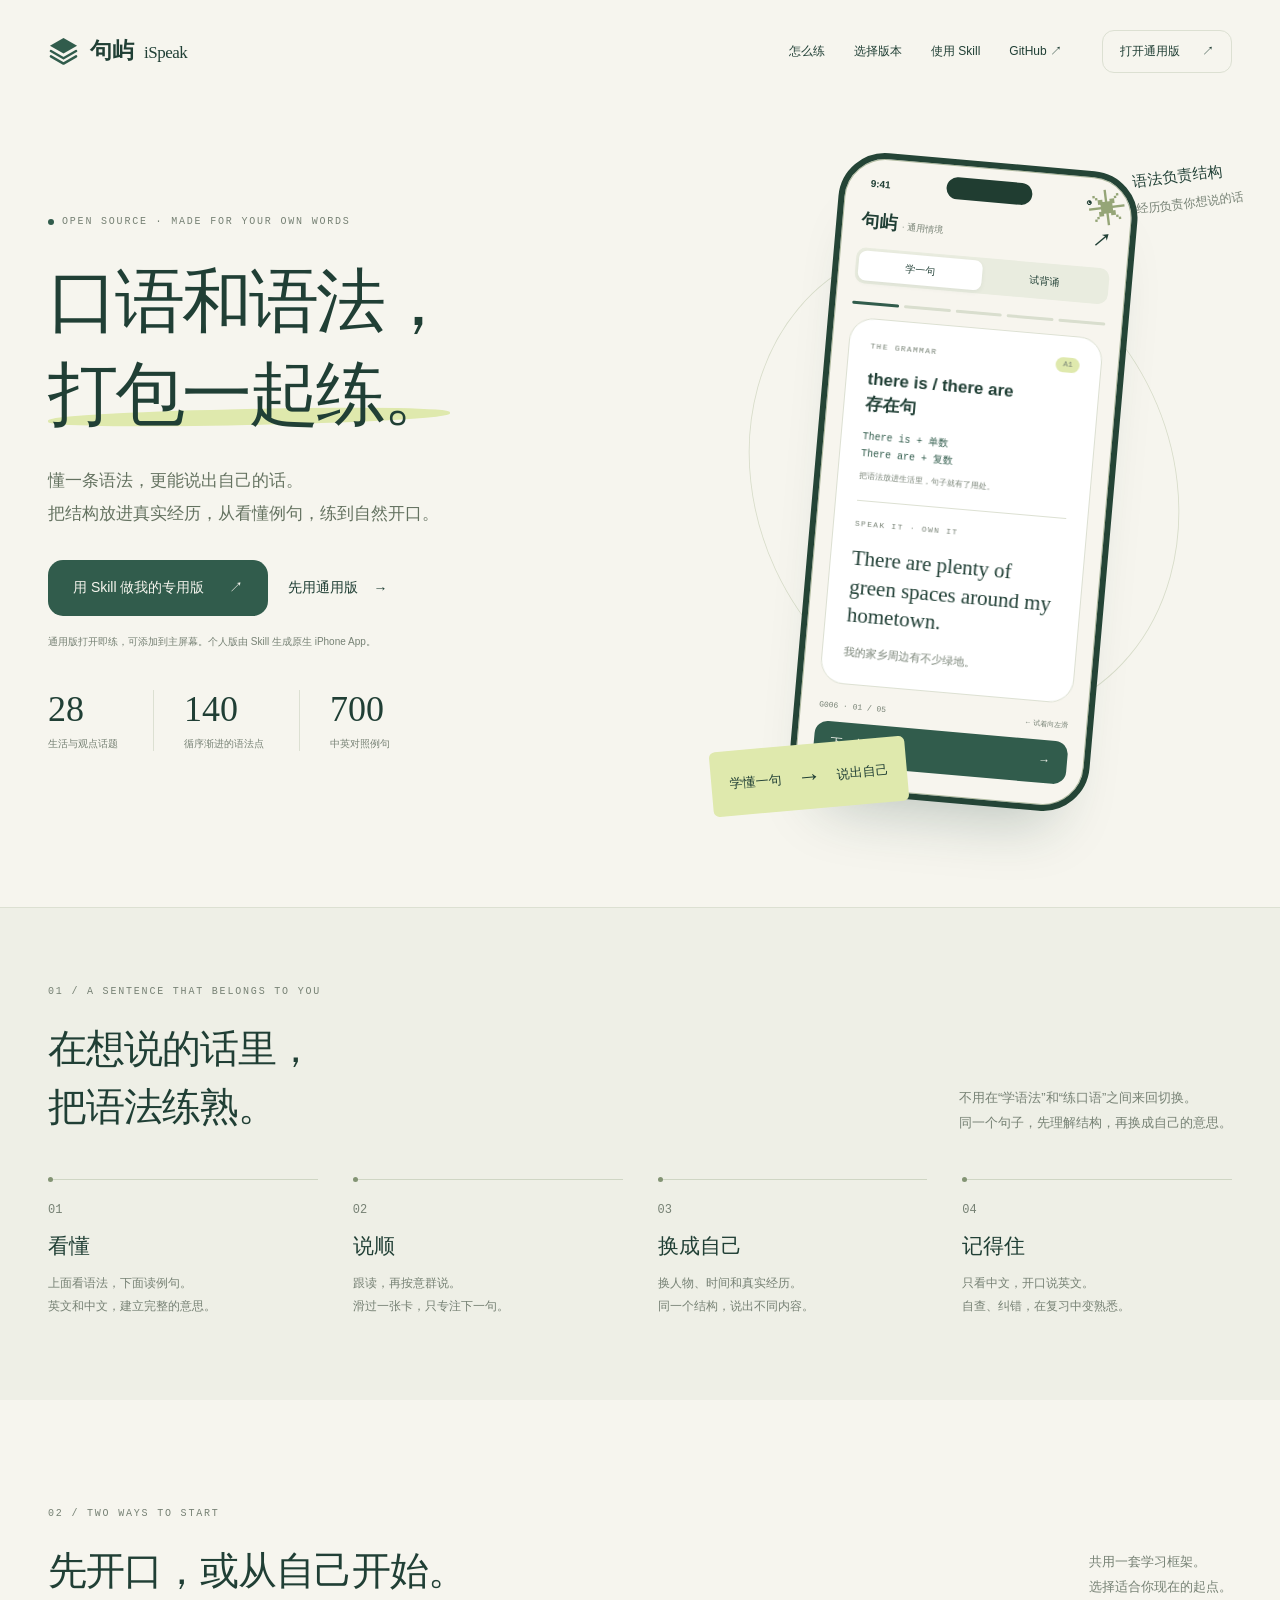
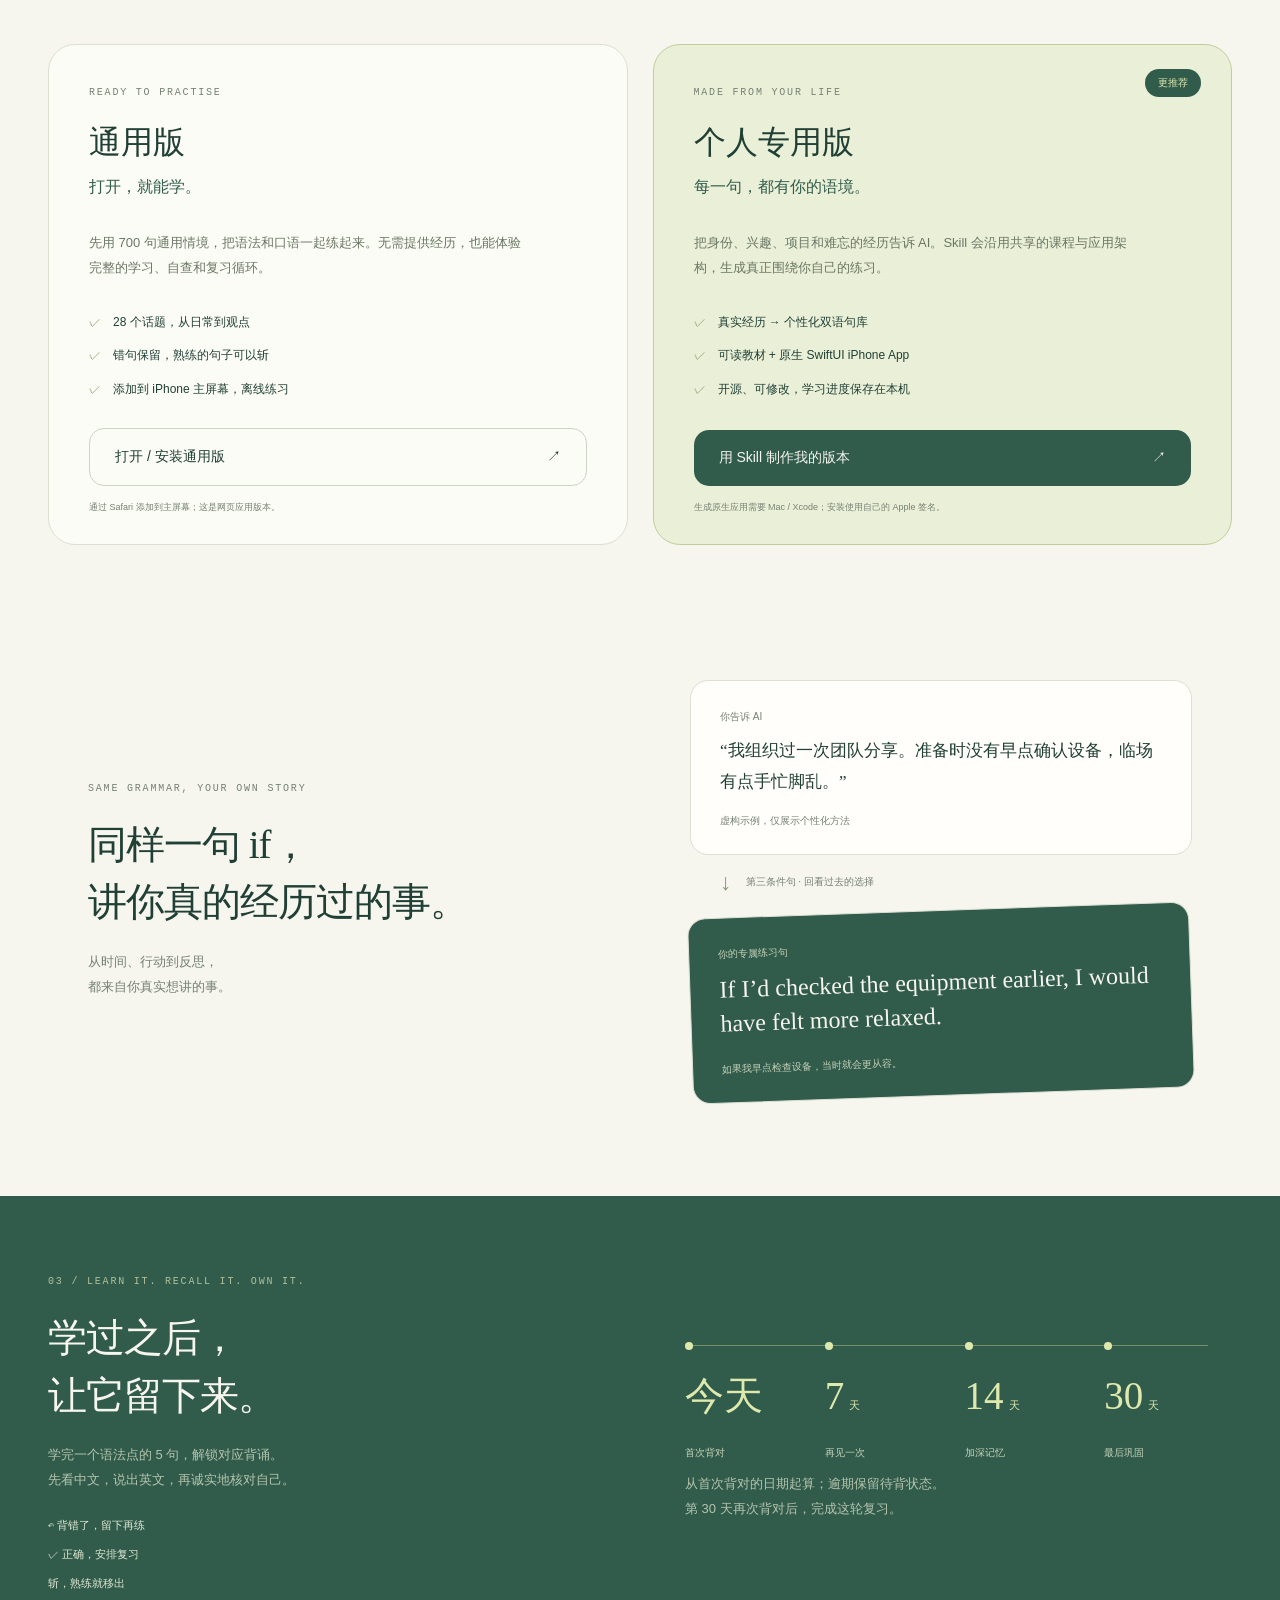
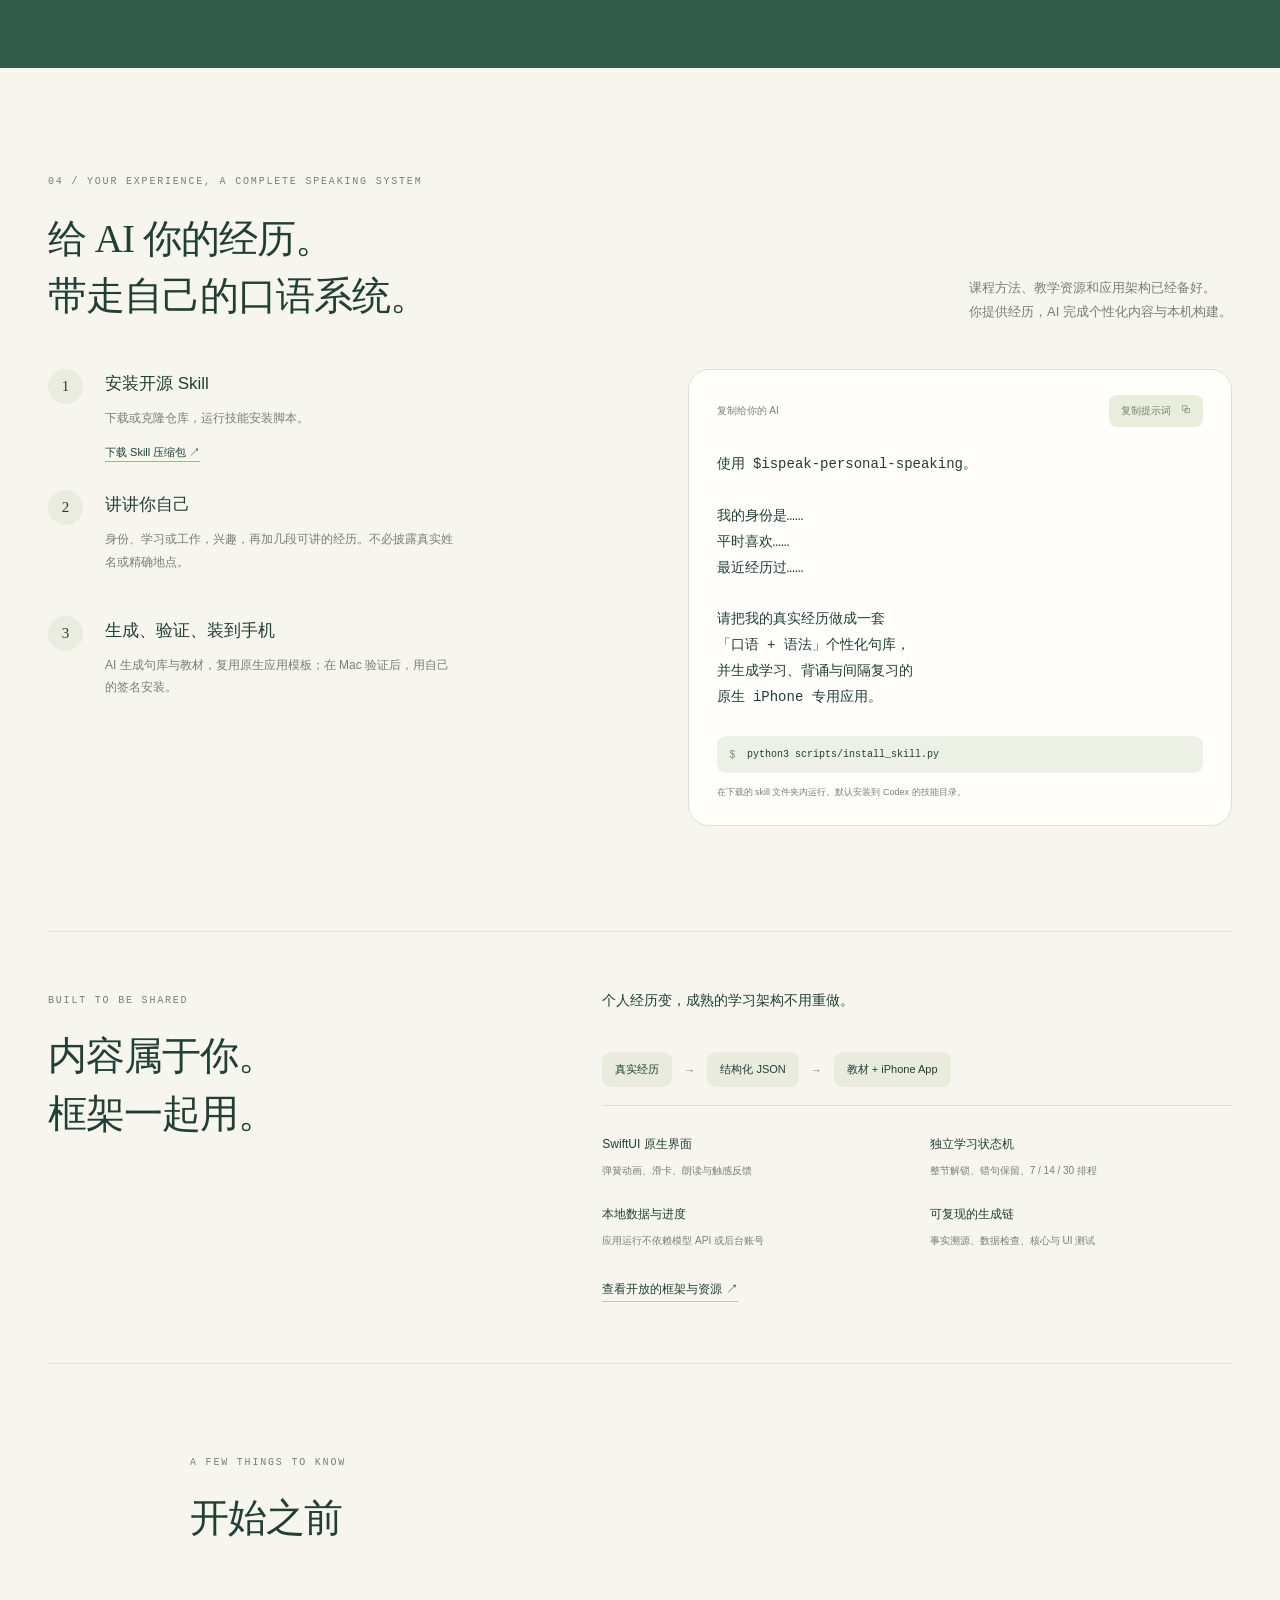
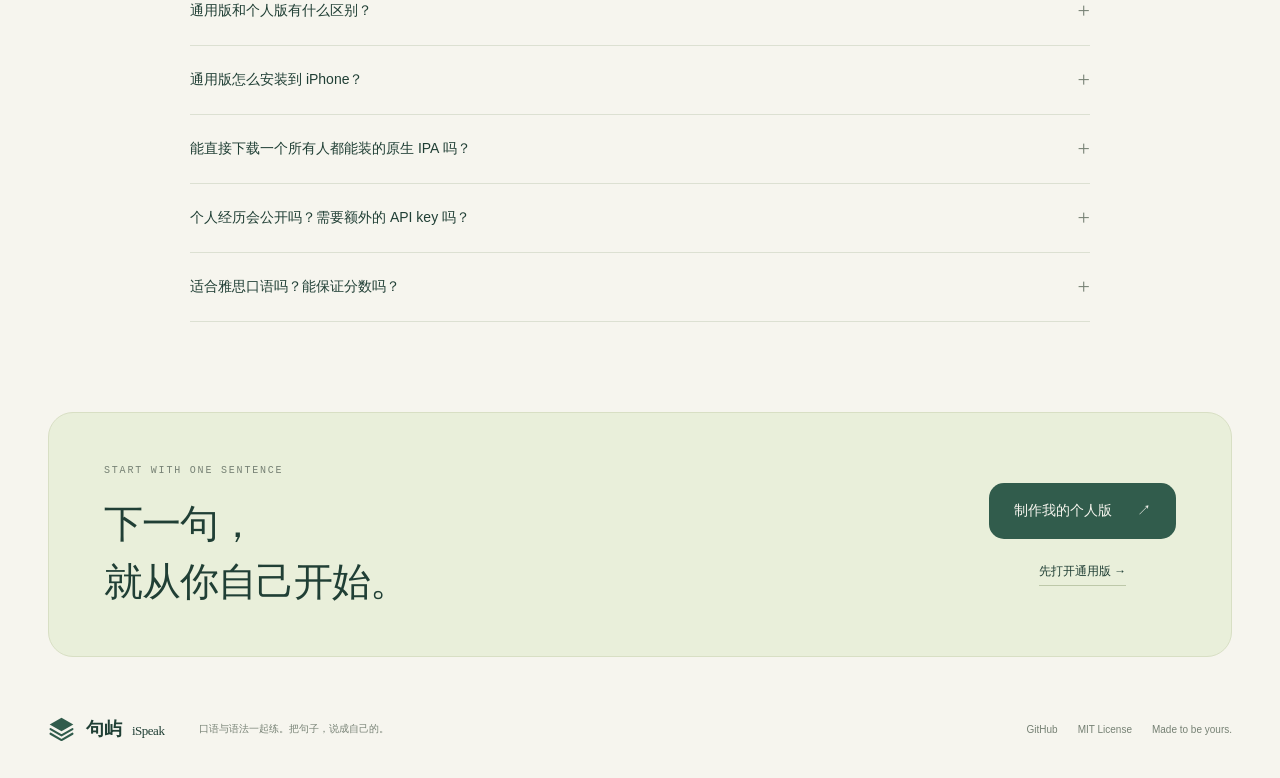
==== docs/index.html @ 6b8afc40 "Launch iSpeak: grammar and speaking together, personal skill and offline general edition" ====
<!doctype html>
<html lang="zh-CN">
<head>
<meta charset="utf-8"><meta name="viewport" content="width=device-width,initial-scale=1"><meta name="theme-color" content="#f6f5ee">
<title>句屿 iSpeak — 口语和语法，打包一起练</title>
<meta name="description" content="把自己的经历，练成自己的英语。28个话题、140个语法点、700句中英练习。直接用通用版，或用开源Skill生成个人句库与原生iPhone App。">
<meta property="og:title" content="句屿 iSpeak · 口语和语法，打包一起练"><meta property="og:description" content="通用版打开即练。更推荐用 Skill，把真实经历做成个人口语与语法专用版。"><meta property="og:type" content="website"><meta property="og:image" content="https://choneychen.github.io/ispeak/assets/social.png">
<link rel="icon" href="./assets/favicon.svg" type="image/svg+xml"><link rel="stylesheet" href="./site.css"><script src="./site.js" defer></script>
</head>
<body>
<a class="skip" href="#main">跳到正文</a>
<header class="nav shell"><a class="brand" href="./" aria-label="句屿 iSpeak 首页"><img src="./assets/favicon.svg" alt="" width="31" height="31"><b>句屿<span>iSpeak</span></b></a><nav aria-label="主导航"><a href="#method">怎么练</a><a href="#versions">选择版本</a><a href="#skill">使用 Skill</a><a class="github" href="https://github.com/ChoneyChen/ispeak" target="_blank" rel="noopener">GitHub ↗</a></nav><a class="nav-cta" href="./app/">打开通用版 <span>↗</span></a></header>
<main id="main">
<section class="hero shell">
<div class="hero-copy"><div class="eyebrow"><span class="live-dot"></span> OPEN SOURCE · MADE FOR YOUR OWN WORDS</div><h1>口语和语法，<br><span class="underlined">打包一起练。</span></h1><p class="hero-intro">懂一条语法，更能说出自己的话。<br>把结构放进真实经历，从看懂例句，练到自然开口。</p><div class="hero-actions"><a class="button primary" href="#skill">用 Skill 做我的专用版 <span>↗</span></a><a class="button quiet" href="./app/">先用通用版 <span>→</span></a></div><p class="micro">通用版打开即练，可添加到主屏幕。<br class="mobile-only">个人版由 Skill 生成原生 iPhone App。</p><div class="hero-stats"><div><strong>28</strong><span>生活与观点话题</span></div><div><strong>140</strong><span>循序渐进的语法点</span></div><div><strong>700</strong><span>中英对照例句</span></div></div></div>
<div class="hero-visual" aria-label="句卡交互演示"><div class="orbit-note note-top"><span class="small-star">✳</span> 语法负责结构<br><em>经历负责你想说的话</em></div><div class="phone"><div class="phone-island"></div><div class="phone-status">9:41 <span>◔ ▰</span></div><div class="phone-top"><span>句屿 <small>· 通用情境</small></span><span>↗</span></div><div class="demo-tabs" role="group" aria-label="演示模式"><button type="button" class="selected" data-mode="learn">学一句</button><button type="button" data-mode="recall">试背诵</button></div><div class="mini-progress"><i></i><i></i><i></i><i></i><i></i></div><div class="demo-card" id="demo-card" tabindex="0" aria-label="例句卡片，按左方向键或点下一句"><div id="demo-grammar"><div class="card-eyebrow">THE GRAMMAR <span>A1</span></div><h3>there is / there are<br>存在句</h3><p class="pattern">There is + 单数<br>There are + 复数</p><p class="card-note">把语法放进生活里，句子就有了用处。</p><hr></div><div class="card-eyebrow" id="demo-cue">SPEAK IT · OWN IT</div><p class="demo-en" id="demo-en">There are plenty of green spaces around my hometown.</p><p class="demo-zh" id="demo-zh">我的家乡周边有不少绿地。</p></div><div class="phone-bottom"><small id="demo-index">G006 · 01 / 05</small><span>← 试着向左滑</span></div><button class="demo-next" id="demo-next" type="button">下一句 <span>→</span></button></div><div class="orbit-note note-bottom"><span>学懂一句</span><b>→</b><span>说出自己</span></div><div class="visual-ring" aria-hidden="true"></div></div>
</section>
<section class="method-section" id="method"><div class="shell"><div class="section-kicker">01 / A SENTENCE THAT BELONGS TO YOU</div><div class="section-heading"><h2>在想说的话里，<br>把语法练熟。</h2><p>不用在“学语法”和“练口语”之间来回切换。<br>同一个句子，先理解结构，再换成自己的意思。</p></div><div class="learning-line"><article><span class="step">01</span><h3>看懂</h3><p>上面看语法，下面读例句。<br>英文和中文，建立完整的意思。</p></article><article><span class="step">02</span><h3>说顺</h3><p>跟读，再按意群说。<br>滑过一张卡，只专注下一句。</p></article><article><span class="step">03</span><h3>换成自己</h3><p>换人物、时间和真实经历。<br>同一个结构，说出不同内容。</p></article><article><span class="step">04</span><h3>记得住</h3><p>只看中文，开口说英文。<br>自查、纠错，在复习中变熟悉。</p></article></div></div></section>
<section class="versions shell" id="versions"><div class="section-kicker">02 / TWO WAYS TO START</div><div class="section-heading"><h2>先开口，或从自己开始。</h2><p>共用一套学习框架。<br>选择适合你现在的起点。</p></div><div class="version-grid"><article class="version-card general"><div class="version-label">READY TO PRACTISE</div><h3>通用版</h3><p class="version-sub">打开，就能学。</p><p>先用 700 句通用情境，把语法和口语一起练起来。无需提供经历，也能体验完整的学习、自查和复习循环。</p><ul><li>28 个话题，从日常到观点</li><li>错句保留，熟练的句子可以斩</li><li>添加到 iPhone 主屏幕，离线练习</li></ul><a class="button outline" href="./app/">打开 / 安装通用版 <span>↗</span></a><small>通过 Safari 添加到主屏幕；这是网页应用版本。</small></article><article class="version-card personal"><div class="recommended">更推荐</div><div class="version-label">MADE FROM YOUR LIFE</div><h3>个人专用版</h3><p class="version-sub">每一句，都有你的语境。</p><p>把身份、兴趣、项目和难忘的经历告诉 AI。Skill 会沿用共享的课程与应用架构，生成真正围绕你自己的练习。</p><ul><li>真实经历 → 个性化双语句库</li><li>可读教材 + 原生 SwiftUI iPhone App</li><li>开源、可修改，学习进度保存在本机</li></ul><a class="button primary" href="#skill">用 Skill 制作我的版本 <span>↗</span></a><small>生成原生应用需要 Mac / Xcode；安装使用自己的 Apple 签名。</small></article></div></section>
<section class="personal-story shell"><div class="example-caption"><span class="section-kicker">SAME GRAMMAR, YOUR OWN STORY</span><h2>同样一句 if，<br>讲你真的经历过的事。</h2><p>从时间、行动到反思，<br>都来自你真实想讲的事。</p></div><div class="transformation"><div class="raw-note"><span>你告诉 AI</span><p>“我组织过一次团队分享。准备时没有早点确认设备，临场有点手忙脚乱。”</p><small>虚构示例，仅展示个性化方法</small></div><div class="transform-arrow">↓ <span>第三条件句 · 回看过去的选择</span></div><div class="sentence-note"><span>你的专属练习句</span><p>If I’d checked the equipment earlier, I would have felt more relaxed.</p><small>如果我早点检查设备，当时就会更从容。</small></div></div></section>
<section class="recall-section"><div class="shell recall-layout"><div><div class="section-kicker">03 / LEARN IT. RECALL IT. OWN IT.</div><h2>学过之后，<br>让它留下来。</h2><p>学完一个语法点的 5 句，解锁对应背诵。<br>先看中文，说出英文，再诚实地核对自己。</p><div class="recall-actions"><span>↶ 背错了，留下再练</span><span>✓ 正确，安排复习</span><span>斩，熟练就移出</span></div></div><div class="memory-line"><div><b>今天</b><span>首次背对</span></div><div><b>7<span>天</span></b><span>再见一次</span></div><div><b>14<span>天</span></b><span>加深记忆</span></div><div><b>30<span>天</span></b><span>最后巩固</span></div><p>从首次背对的日期起算；逾期保留待背状态。<br>第 30 天再次背对后，完成这轮复习。</p></div></div></section>
<section class="skill-section shell" id="skill"><div class="section-kicker">04 / YOUR EXPERIENCE, A COMPLETE SPEAKING SYSTEM</div><div class="section-heading"><h2>给 AI 你的经历。<br>带走自己的口语系统。</h2><p>课程方法、教学资源和应用架构已经备好。<br>你提供经历，AI 完成个性化内容与本机构建。</p></div><div class="skill-layout"><ol class="skill-steps"><li><span>1</span><div><h3>安装开源 Skill</h3><p>下载或克隆仓库，运行技能安装脚本。</p><a href="https://github.com/ChoneyChen/ispeak/releases/latest/download/ispeak-personal-speaking.zip">下载 Skill 压缩包 ↗</a></div></li><li><span>2</span><div><h3>讲讲你自己</h3><p>身份、学习或工作，兴趣，再加几段可讲的经历。不必披露真实姓名或精确地点。</p></div></li><li><span>3</span><div><h3>生成、验证、装到手机</h3><p>AI 生成句库与教材，复用原生应用模板；在 Mac 验证后，用自己的签名安装。</p></div></li></ol><div class="prompt-panel"><div><span>复制给你的 AI</span><button type="button" id="copy-prompt">复制提示词 <span>⧉</span></button></div><pre id="skill-prompt">使用 $ispeak-personal-speaking。

我的身份是……
平时喜欢……
最近经历过……

请把我的真实经历做成一套
「口语 + 语法」个性化句库，
并生成学习、背诵与间隔复习的
原生 iPhone 专用应用。</pre><div class="terminal"><span>$</span><code>python3 scripts/install_skill.py</code></div><small>在下载的 skill 文件夹内运行。默认安装到 Codex 的技能目录。</small></div></div></section>
<section class="architecture shell" id="architecture"><div class="architecture-head"><div class="section-kicker">BUILT TO BE SHARED</div><h2>内容属于你。<br>框架一起用。</h2></div><div class="architecture-body"><p>个人经历变，成熟的学习架构不用重做。</p><div class="architecture-flow"><span>真实经历</span><i>→</i><span>结构化 JSON</span><i>→</i><span>教材 + iPhone App</span></div><div class="architecture-details"><div><b>SwiftUI 原生界面</b><small>弹簧动画、滑卡、朗读与触感反馈</small></div><div><b>独立学习状态机</b><small>整节解锁、错句保留、7 / 14 / 30 排程</small></div><div><b>本地数据与进度</b><small>应用运行不依赖模型 API 或后台账号</small></div><div><b>可复现的生成链</b><small>事实溯源、数据检查、核心与 UI 测试</small></div></div><a href="https://github.com/ChoneyChen/ispeak/tree/main/skills/ispeak-personal-speaking" class="text-link">查看开放的框架与资源 ↗</a></div></section>
<section class="faq shell"><div class="section-kicker">A FEW THINGS TO KNOW</div><h2>开始之前</h2><details><summary>通用版和个人版有什么区别？</summary><p>通用版是现成的 700 句情境练习，直接打开即可使用，也可添加到主屏幕。个人版用同一套语法话题骨架和学习框架，把例句改成你的真实经历，并生成原生 iPhone 应用与教材。更推荐个人版，因为你练的正是自己想说的话。</p></details><details><summary>通用版怎么安装到 iPhone？</summary><p>用 Safari 打开通用版，点击分享，选择“添加到主屏幕”；如有“作为网页 App 打开”选项，保持开启。先在线打开一次以缓存内容，之后可离线练习。<a href="https://support.apple.com/guide/iphone/iphea86e5236/ios" target="_blank" rel="noopener">Apple 操作说明 ↗</a></p></details><details><summary>能直接下载一个所有人都能装的原生 IPA 吗？</summary><p>目前公开入口提供主屏幕网页应用；原生版本提供开源工程，由自己的 Mac / Xcode 与 Apple 签名安装。当前未开放 App Store / TestFlight 分发，也不提供共享开发者证书。<a href="https://github.com/ChoneyChen/ispeak/releases/latest/download/ispeak-general-ios-source.zip">下载原生通用版工程 ↗</a>。<a href="https://developer.apple.com/documentation/xcode/distributing-your-app-for-beta-testing-and-releases" target="_blank" rel="noopener">Apple 原生应用分发说明 ↗</a></p></details><details><summary>个人经历会公开吗？需要额外的 API key 吗？</summary><p>开源包只有通用资源与虚构示例。个人内容由你使用的 AI 在自己的项目中生成，是否上传给模型取决于你选择的 AI 环境。生成后的学习应用在本机保存进度，运行时不调用模型 API，也不需要另填 API key。请勿把自己的私人句库或原始材料直接提交到公开仓库。</p></details><details><summary>适合雅思口语吗？能保证分数吗？</summary><p>框架按 IELTS Speaking Part 1 / 2 / 3 的日常、叙事与观点话题组织，强调语法范围、准确性与自然表达。它是学习方法与训练材料，不是官方题库，也不保证分数。把例句换成自己的真实经历，练习变化和连贯回答，会更接近这个项目的初衷。</p></details></section>
<section class="final-cta shell"><div><span class="section-kicker">START WITH ONE SENTENCE</span><h2>下一句，<br>就从你自己开始。</h2></div><div><a class="button primary" href="#skill">制作我的个人版 <span>↗</span></a><a class="text-link" href="./app/">先打开通用版 →</a></div></section>
</main><footer class="shell"><a class="brand" href="./"><img src="./assets/favicon.svg" alt="" width="27" height="27"><b>句屿<span>iSpeak</span></b></a><p>口语与语法一起练。把句子，说成自己的。</p><div><a href="https://github.com/ChoneyChen/ispeak">GitHub</a><a href="https://github.com/ChoneyChen/ispeak/blob/main/LICENSE">MIT License</a><span>Made to be yours.</span></div></footer><div id="toast" role="status" aria-live="polite"></div>
</body></html>
---- docs/site.css ----
:root{--paper:#f6f5ee;--ink:#203f35;--green:#315c4c;--lime:#dfe9ad;--muted:#768174;--line:#dce0d2;--serif:Georgia,'Songti SC','Noto Serif CJK SC',serif;--spring:cubic-bezier(.22,1.25,.45,1)}*{box-sizing:border-box}html{scroll-behavior:smooth;scroll-padding-top:100px}body{margin:0;background:var(--paper);color:var(--ink);font-family:-apple-system,BlinkMacSystemFont,'PingFang SC','Microsoft YaHei',sans-serif;-webkit-font-smoothing:antialiased}a{color:inherit;text-decoration:none}button{font:inherit;cursor:pointer;color:inherit}a,button{-webkit-tap-highlight-color:transparent}button:focus-visible,a:focus-visible,summary:focus-visible{outline:3px solid #83985d;outline-offset:5px}.shell{max-width:1200px;width:calc(100% - 96px);margin:auto}.skip{position:fixed;left:20px;top:-60px;z-index:100;background:var(--lime);padding:12px}.skip:focus{top:10px}.nav{display:flex;align-items:center;height:102px;gap:40px;position:relative;z-index:5}.brand{display:flex;align-items:center;gap:11px;flex-shrink:0}.brand b{font-size:22px;font-weight:600;display:flex;align-items:baseline;gap:10px}.brand span{font-family:var(--serif);font-size:17px;font-weight:400;letter-spacing:-.5px}.nav nav{margin-left:auto;display:flex;gap:29px;font-size:12px}.nav nav a{transition:opacity .2s}.nav nav a:hover{opacity:.55}.nav-cta{border:1px solid var(--line);padding:12px 17px;border-radius:12px;font-size:12px;display:flex;gap:22px}.eyebrow,.section-kicker,.version-label{font:10px/1.7 'SFMono-Regular',Consolas,monospace;letter-spacing:1.8px;color:var(--muted)}.eyebrow{display:flex;align-items:center;gap:8px}.live-dot{width:6px;height:6px;background:var(--green);border-radius:50%}.hero{min-height:760px;display:grid;grid-template-columns:1.15fr 1fr;align-items:center;gap:30px;padding:55px 0 100px}.hero-copy{position:relative;z-index:2}.hero h1{font-family:var(--serif);font-size:clamp(48px,5.5vw,75px);font-weight:500;line-height:1.32;letter-spacing:-3px;margin:25px 0 24px}.underlined{position:relative;isolation:isolate;white-space:nowrap}.underlined:after{content:'';position:absolute;bottom:8px;left:0;width:100%;height:16px;background:var(--lime);z-index:-1;transform:rotate(-1.2deg);border-radius:45%}.hero-intro{font-size:17px;line-height:1.9;color:#647260;margin-bottom:30px}.hero-actions{display:flex;align-items:center;gap:20px}.button{display:inline-flex;align-items:center;justify-content:space-between;gap:25px;padding:19px 25px;border-radius:15px;font-size:14px;font-weight:500;transition:transform .3s var(--spring),background .2s}.button:hover{transform:translateY(-3px)}.button:active{transform:scale(.97)}.primary{background:var(--green);color:var(--paper)}.quiet{padding-left:0;padding-right:0;gap:15px}.outline{border:1px solid #cbd4c5}.micro{font-size:10px;line-height:1.8;color:var(--muted);margin-top:17px}.mobile-only{display:none}.hero-stats{display:flex;margin-top:39px;gap:35px}.hero-stats>div{display:flex;flex-direction:column;gap:7px}.hero-stats>div+div{border-left:1px solid var(--line);padding-left:30px}.hero-stats strong{font:36px/1.1 var(--serif);font-weight:400}.hero-stats span{font-size:10px;color:var(--muted)}.hero-visual{position:relative;display:flex;justify-content:center;align-items:center;min-height:650px;isolation:isolate}.phone{width:300px;background:#f7f5ee;border:6px solid #244436;box-shadow:0 45px 60px -35px #1b3d3645,inset 0 0 0 1px #afba9e;border-radius:47px;position:relative;padding:20px 17px 22px;transform:rotate(5deg);transition:transform .8s var(--spring);z-index:2}.phone:hover{transform:rotate(1deg) translateY(-5px)}.phone-island{width:86px;height:22px;background:#203d31;border-radius:20px;position:absolute;top:12px;left:50%;transform:translateX(-50%)}.phone-status{display:flex;justify-content:space-between;font-size:10px;font-weight:600;padding:0 8px 20px}.phone-status span{letter-spacing:3px}.phone-top{display:flex;justify-content:space-between;font-size:18px;font-weight:600;padding:0 2px 15px}.phone-top small{font-size:9px;font-weight:400;color:var(--muted)}.demo-tabs{display:flex;background:#e9ecdf;border-radius:10px;padding:3px;margin-bottom:18px}.demo-tabs button{border:0;background:transparent;border-radius:8px;padding:8px;font-size:10px;flex:1}.demo-tabs button.selected{background:white;box-shadow:0 2px 5px #203d3110}.mini-progress{display:flex;gap:5px;margin:13px 0}.mini-progress i{height:3px;border-radius:5px;background:#d9dece;flex:1}.mini-progress i:first-child{background:var(--green)}.demo-card{min-height:355px;background:#fff;border:1px solid var(--line);border-radius:24px;padding:21px;touch-action:pan-y;position:relative;user-select:none;will-change:transform}.card-eyebrow{font:8px/1.6 monospace;letter-spacing:1.3px;color:var(--muted);display:flex;justify-content:space-between}.card-eyebrow span{background:var(--lime);border-radius:20px;padding:1px 7px;letter-spacing:0}.demo-card h3{font-size:17px;line-height:1.5;font-weight:600;margin:11px 0}.pattern{font:10px/1.7 monospace;color:var(--green);margin:0}.card-note{font-size:8px;line-height:1.6;color:var(--muted)}hr{border:0;border-top:1px solid var(--line);margin:17px 0}.demo-en{font:21px/1.35 var(--serif);margin:14px 0}.demo-zh{font-size:11px;line-height:1.8;color:var(--muted);margin-bottom:0}.phone-bottom{display:flex;justify-content:space-between;font-size:7px;color:var(--muted);padding:17px 2px 11px}.phone-bottom small{font:8px monospace}.demo-next{background:var(--green);color:var(--paper);font-size:12px;border:0;border-radius:13px;padding:13px 17px;width:100%;display:flex;justify-content:space-between}.orbit-note{position:absolute;font:15px/1.8 var(--serif);z-index:3;transform:rotate(-7deg)}.orbit-note em{font-size:12px;font-style:normal;color:var(--muted)}.note-top{top:5px;right:-10px}.small-star{display:inline-block;font-size:38px;color:#95a577;position:absolute;left:-47px;top:4px}.note-bottom{bottom:-2px;left:16px;display:flex;gap:16px;align-items:center;transform:rotate(-5deg);font-size:13px;background:var(--lime);padding:11px 18px;border-radius:6px}.note-bottom b{font-size:24px;font-weight:400}.visual-ring{position:absolute;width:490px;height:490px;border:1px solid #d8ddca;border-radius:50%;z-index:-1;transform:rotate(-25deg) scaleX(.85)}.method-section{border-top:1px solid var(--line);background:#eeefe6;padding:75px 0 70px}.section-heading{display:flex;justify-content:space-between;align-items:flex-end;gap:30px;margin:20px 0 44px}h2{font:500 39px/1.48 var(--serif);letter-spacing:-1px;margin:0}.section-heading>p,.example-caption>p,.recall-layout>div>p{font-size:13px;line-height:1.9;color:var(--muted);margin:0}.learning-line{display:grid;grid-template-columns:repeat(4,1fr);gap:35px}.learning-line article{position:relative;border-top:1px solid #cfd6c4;padding-top:19px}.learning-line article:before{content:'';height:5px;width:5px;border-radius:50%;background:#839474;position:absolute;left:0;top:-3px}.step{font:12px monospace;color:var(--muted)}.learning-line h3{font-size:21px;font-weight:500;margin:15px 0 10px}.learning-line p{font-size:12px;color:var(--muted);line-height:1.9}.versions{padding:105px 0 65px}.version-grid{display:grid;grid-template-columns:1fr 1fr;gap:25px}.version-card{padding:39px 40px 29px;border:1px solid var(--line);border-radius:27px;background:#fbfcf5;position:relative;display:flex;flex-direction:column}.version-card.personal{background:#eaf0d8;border-color:#c1ce9b}.recommended{position:absolute;right:30px;top:24px;background:var(--green);color:var(--lime);font-size:10px;padding:7px 13px;border-radius:20px}.version-card h3{font:32px var(--serif);margin:20px 0 7px}.version-card .version-sub{font-size:16px;color:var(--green);margin-top:0}.version-card>p{font-size:13px;line-height:1.9;max-width:440px;color:#6b7765}.version-card ul{list-style:none;padding:12px 0 22px;margin:0;font-size:12px;line-height:2.8}.version-card li:before{content:'✓';margin-right:12px;color:#8b9b6a}.version-card .button{margin-top:auto;width:100%}.version-card small{font-size:9px;color:var(--muted);margin-top:13px;line-height:1.8}.personal-story{display:grid;grid-template-columns:1fr 1fr;gap:100px;padding:70px 40px 100px;align-items:center}.example-caption h2{margin:19px 0}.raw-note,.sentence-note{padding:25px 29px;border:1px solid var(--line);border-radius:18px;background:#fffefa}.raw-note>span,.sentence-note>span{font-size:10px;color:var(--muted)}.raw-note p{font:17px/1.8 var(--serif);margin:12px 0}.raw-note small,.sentence-note small{font-size:10px;color:var(--muted);line-height:1.7}.transform-arrow{display:flex;gap:14px;padding:14px 30px;align-items:center;font-size:23px;color:#889c72}.transform-arrow span{font:10px -apple-system,sans-serif;color:var(--muted)}.sentence-note{background:var(--green);color:var(--paper);transform:rotate(-2deg)}.sentence-note>span,.sentence-note small{color:#c4d0b6}.sentence-note p{font:24px/1.4 var(--serif);margin:12px 0 18px}.recall-section{background:var(--green);color:var(--paper);padding:77px 0}.recall-layout{display:grid;grid-template-columns:1fr 1fr;gap:90px;align-items:center}.recall-layout .section-kicker{color:#b0c099}.recall-layout h2{margin:19px 0}.recall-layout>div>p{color:#b5c4ad}.recall-actions{display:flex;flex-direction:column;gap:14px;font-size:11px;margin-top:25px;color:#dfe7d3}.memory-line{display:grid;grid-template-columns:repeat(4,1fr);gap:12px;position:relative}.memory-line>div{display:flex;flex-direction:column;gap:21px;position:relative;padding-top:25px}.memory-line>div:before{content:'';position:absolute;width:8px;height:8px;background:var(--lime);border-radius:50%;top:0}.memory-line:before{content:'';position:absolute;left:4px;right:24px;top:3px;height:1px;background:#77916b}.memory-line b{font:39px/1.5 var(--serif);color:var(--lime)}.memory-line b span{font:11px sans-serif;margin-left:5px}.memory-line>div>span{font-size:10px;color:#c6d2b9}.memory-line>p{grid-column:1/-1;font-size:10px;line-height:1.9;color:#abbf9e;margin-top:25px}.skill-section{padding:105px 0}.skill-layout{display:grid;grid-template-columns:1fr 1fr;gap:95px}.skill-steps{list-style:none;padding:0;margin:0;display:flex;flex-direction:column;gap:30px}.skill-steps li{display:flex;gap:22px}.skill-steps li>span{font:15px var(--serif);background:#e9ecde;border-radius:50%;height:35px;min-width:35px;display:grid;place-items:center}.skill-steps h3{font-size:17px;font-weight:500;margin:3px 0 10px}.skill-steps p{font-size:12px;line-height:1.9;color:var(--muted);max-width:350px}.skill-steps a{font-size:11px;border-bottom:1px solid #a3b48c;padding-bottom:3px}.prompt-panel{background:#fffefa;border:1px solid var(--line);border-radius:21px;padding:25px 28px}.prompt-panel>div:first-child{display:flex;justify-content:space-between;gap:15px;font-size:10px;color:var(--muted);align-items:center}.prompt-panel button{border:0;background:#e9eddc;font-size:10px;padding:9px 12px;border-radius:8px;display:flex;gap:10px}.prompt-panel pre{font:14px/1.85 'SFMono-Regular','PingFang SC',monospace;white-space:pre-wrap;margin:25px 0}.terminal{background:#edf0e5;display:flex;gap:12px;padding:13px;border-radius:9px;overflow:auto;font-size:10px}.terminal>span{color:#80956b}.prompt-panel>small{font-size:9px;line-height:1.7;color:var(--muted);display:block;margin-top:12px}.architecture{display:grid;grid-template-columns:1fr 1.3fr;border-top:1px solid var(--line);border-bottom:1px solid var(--line);padding:60px 0 65px;gap:70px}.architecture h2{margin-top:18px}.architecture-body>p{font-size:14px;margin:0 0 24px}.architecture-flow{display:flex;align-items:center;gap:12px;font-size:11px;padding:18px 0;border-bottom:1px solid var(--line)}.architecture-flow>span{background:#e9ecdd;padding:10px 13px;border-radius:9px}.architecture-flow i{font-style:normal;color:var(--muted)}.architecture-details{display:grid;grid-template-columns:1fr 1fr;gap:27px 25px;margin:30px 0}.architecture-details>div{display:flex;flex-direction:column;gap:9px}.architecture-details b{font-size:12px;font-weight:500}.architecture-details small{font-size:10px;color:var(--muted);line-height:1.7}.text-link{font-size:12px;border-bottom:1px solid #bdc8a9;padding-bottom:5px}.faq{padding:90px 0;max-width:900px}.faq h2{margin:18px 0 30px}.faq details{border-bottom:1px solid var(--line);padding:21px 0}.faq summary{font-size:14px;cursor:pointer;list-style:none;display:flex;align-items:center;justify-content:space-between;gap:25px}.faq summary:after{content:'+';font:22px var(--serif);color:var(--muted)}.faq details[open] summary:after{content:'−'}.faq details p{font-size:12px;color:var(--muted);line-height:2;max-width:780px;margin-bottom:0}.faq details p a{text-decoration:underline}.final-cta{border:1px solid #d8dfc4;background:#e9efda;border-radius:25px;display:flex;justify-content:space-between;padding:46px 55px;align-items:center;gap:30px}.final-cta h2{margin-top:16px}.final-cta>div:last-child{display:flex;align-items:center;flex-direction:column;gap:24px}footer{padding:55px 0 33px;display:flex;align-items:center;gap:35px}footer .brand b{font-size:18px}footer .brand span{font-size:13px}footer p{font-size:10px;color:var(--muted)}footer>div{margin-left:auto;display:flex;gap:20px;font-size:10px;color:var(--muted)}#toast{position:fixed;bottom:30px;left:50%;transform:translate(-50%,20px);padding:13px 23px;background:var(--ink);color:var(--paper);border-radius:50px;opacity:0;pointer-events:none;z-index:50;font-size:12px;transition:.25s}#toast.shown{opacity:1;transform:translate(-50%,0)}
@media(min-width:1400px){.hero{min-height:800px}}@media(max-width:1000px){.shell{width:calc(100% - 56px)}.nav nav{gap:18px}.nav{gap:20px}.hero{gap:5px;grid-template-columns:1.1fr 1fr}.hero h1{font-size:54px}.hero-actions{gap:10px;align-items:flex-start;flex-direction:column}.hero-stats{gap:18px}.hero-stats>div+div{padding-left:18px}.visual-ring{width:390px;height:390px}.note-top{right:0;top:-10px;font-size:12px}.note-top em{font-size:10px}.note-bottom{left:0;font-size:10px}.section-heading{gap:20px}h2{font-size:33px}.version-card{padding:30px}.personal-story{gap:50px;padding-left:10px;padding-right:10px}.skill-layout{gap:55px}.recall-layout{gap:50px}.architecture{gap:40px}.architecture-flow{gap:5px;font-size:9px}.architecture-flow>span{padding:9px}.hero-visual{min-height:650px}footer{flex-wrap:wrap;gap:20px}footer p{margin-left:auto}footer>div{margin-left:0;width:100%;justify-content:flex-end}}
@media(max-width:700px){.shell{width:calc(100% - 42px)}.nav{height:79px}.brand b{font-size:20px}.nav nav{display:none}.nav-cta{margin-left:auto;padding:11px 13px;gap:12px;font-size:10px}.hero{padding:38px 0 57px;display:flex;flex-direction:column;gap:45px;align-items:stretch}.eyebrow{font-size:8px;letter-spacing:1px}.hero h1{font-size:50px;letter-spacing:-2px;margin:25px 0 23px}.underlined:after{height:12px;bottom:6px}.hero-intro{font-size:14px;line-height:1.9}.hero-actions{flex-direction:row;gap:22px;align-items:center}.button{font-size:12px;padding:17px 19px;gap:20px}.quiet{padding:10px 0;gap:10px}.micro{font-size:9px;line-height:1.8}.mobile-only{display:block}.hero-stats{gap:24px;margin-top:28px}.hero-stats>div+div{padding-left:22px}.hero-stats strong{font-size:31px}.hero-stats span{font-size:8px}.hero-visual{min-height:655px;margin-top:15px}.phone{transform:rotate(3deg);width:294px}.note-top{right:6px;top:-22px;font-size:11px}.note-top em{font-size:10px}.small-star{font-size:29px;left:-38px}.note-bottom{left:5px;bottom:-5px}.visual-ring{width:360px;height:440px}.section-kicker{font-size:8px;letter-spacing:1.3px}h2{font-size:29px;line-height:1.55;letter-spacing:-.7px}.section-heading{align-items:flex-start;flex-direction:column;gap:22px;margin:16px 0 32px}.section-heading>p,.example-caption>p,.recall-layout>div>p{font-size:12px}.method-section{padding:47px 0}.learning-line{grid-template-columns:1fr 1fr;gap:30px 24px}.learning-line article{padding-top:15px}.learning-line h3{font-size:18px}.learning-line p{font-size:10px}.versions{padding:66px 0 30px}.version-grid{grid-template-columns:1fr;gap:20px}.version-card{padding:30px 27px 25px;border-radius:23px}.version-card h3{font-size:29px}.version-card .version-sub{font-size:15px}.version-card>p{font-size:12px}.personal-story{grid-template-columns:1fr;gap:31px;padding:50px 0 65px}.raw-note,.sentence-note{padding:23px 25px}.sentence-note p{font-size:25px}.recall-section{padding:50px 0}.recall-layout{grid-template-columns:1fr;gap:48px}.recall-actions{gap:12px}.memory-line b{font-size:35px}.memory-line{gap:17px}.memory-line>p{font-size:9px;line-height:1.8;margin-top:17px}.skill-section{padding:65px 0}.skill-layout{grid-template-columns:1fr;gap:35px}.skill-steps{gap:25px}.skill-steps h3{font-size:16px}.prompt-panel{padding:24px}.prompt-panel pre{font-size:13px}.architecture{grid-template-columns:1fr;gap:30px;padding:45px 0}.architecture-flow{font-size:10px;gap:8px;flex-wrap:wrap}.architecture-flow>span{padding:10px}.architecture-details{gap:25px 15px}.architecture-details b{font-size:11px}.architecture-details small{font-size:9px}.faq{padding:60px 0}.faq summary{font-size:12px;line-height:1.8}.faq details p{font-size:11px}.final-cta{padding:32px 28px;align-items:flex-start;flex-direction:column;gap:28px}.final-cta>div:last-child{align-items:flex-start;gap:20px}.final-cta .button{padding:17px 25px}footer{padding-top:40px;gap:17px}footer p{width:100%;margin:0}footer>div{justify-content:flex-start;font-size:9px;gap:22px}.brand img{width:26px;height:26px}footer .brand img{width:24px;height:24px}}
@media(prefers-reduced-motion:reduce){html{scroll-behavior:auto}*,*:before,*:after{animation:none!important;transition:none!important}.phone:hover{transform:rotate(3deg)}}
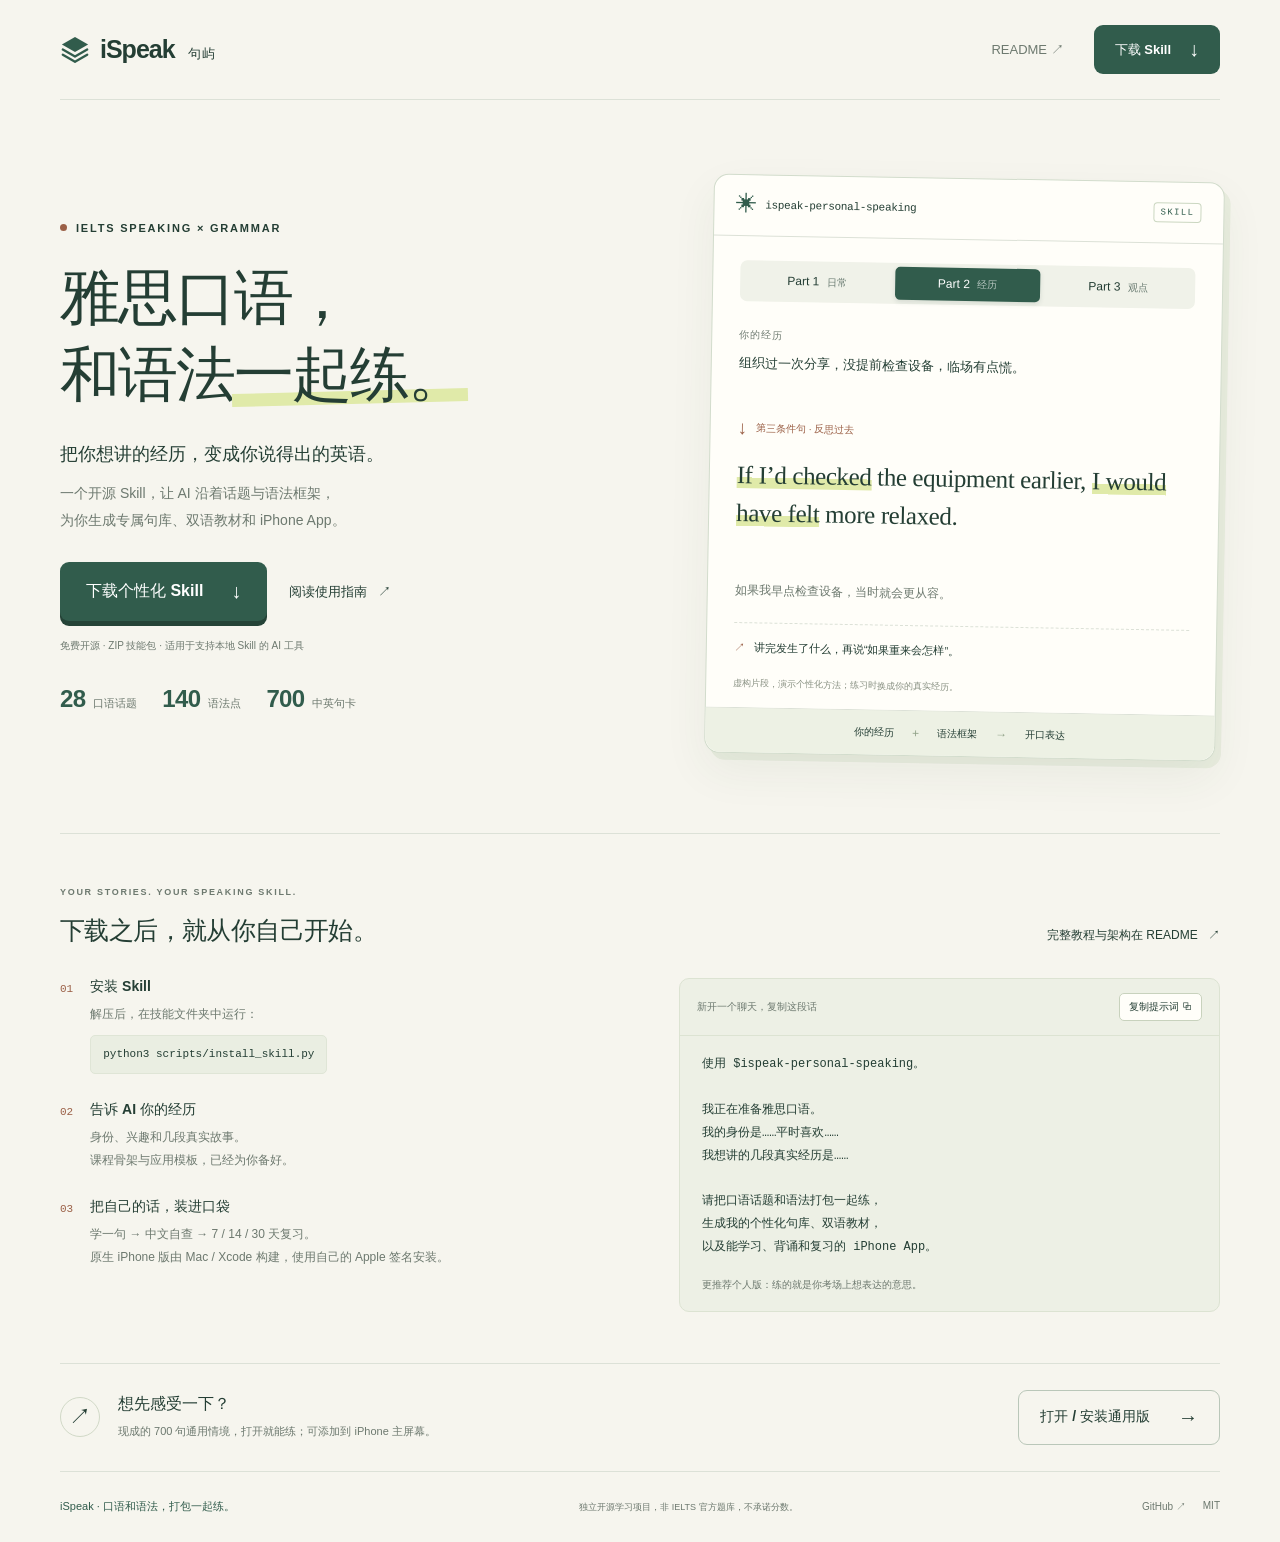
==== commit f17a54d0: "Focus iSpeak on the IELTS speaking skill and redesign README" ====
--- a/docs/index.html
+++ b/docs/index.html
@@ -1,36 +1,78 @@
 <!doctype html>
 <html lang="zh-CN">
 <head>
-<meta charset="utf-8"><meta name="viewport" content="width=device-width,initial-scale=1"><meta name="theme-color" content="#f6f5ee">
-<title>句屿 iSpeak — 口语和语法，打包一起练</title>
-<meta name="description" content="把自己的经历，练成自己的英语。28个话题、140个语法点、700句中英练习。直接用通用版，或用开源Skill生成个人句库与原生iPhone App。">
-<meta property="og:title" content="句屿 iSpeak · 口语和语法，打包一起练"><meta property="og:description" content="通用版打开即练。更推荐用 Skill，把真实经历做成个人口语与语法专用版。"><meta property="og:type" content="website"><meta property="og:image" content="https://choneychen.github.io/ispeak/assets/social.png">
-<link rel="icon" href="./assets/favicon.svg" type="image/svg+xml"><link rel="stylesheet" href="./site.css"><script src="./site.js" defer></script>
+  <meta charset="utf-8">
+  <meta name="viewport" content="width=device-width,initial-scale=1">
+  <meta name="theme-color" content="#f6f5ee">
+  <title>iSpeak Skill · 雅思口语和语法，打包一起练</title>
+  <meta name="description" content="下载开源 iSpeak Skill，让 AI 把你的真实经历变成雅思口语与语法练习、双语教材和专属 iPhone App。28 话题、140 语法点、700 句。也可直接使用通用版。">
+  <meta property="og:title" content="iSpeak Skill · 雅思口语和语法，打包一起练">
+  <meta property="og:description" content="你的真实经历 + 共享语法框架 → 个性化句库、教材与 iPhone App。下载 Skill，从自己的故事开始。">
+  <meta property="og:type" content="website">
+  <meta property="og:image" content="https://choneychen.github.io/ispeak/assets/social.png">
+  <link rel="icon" href="./assets/favicon.svg" type="image/svg+xml">
+  <link rel="stylesheet" href="./site.css">
+  <script src="./site.js" defer></script>
 </head>
 <body>
-<a class="skip" href="#main">跳到正文</a>
-<header class="nav shell"><a class="brand" href="./" aria-label="句屿 iSpeak 首页"><img src="./assets/favicon.svg" alt="" width="31" height="31"><b>句屿<span>iSpeak</span></b></a><nav aria-label="主导航"><a href="#method">怎么练</a><a href="#versions">选择版本</a><a href="#skill">使用 Skill</a><a class="github" href="https://github.com/ChoneyChen/ispeak" target="_blank" rel="noopener">GitHub ↗</a></nav><a class="nav-cta" href="./app/">打开通用版 <span>↗</span></a></header>
-<main id="main">
-<section class="hero shell">
-<div class="hero-copy"><div class="eyebrow"><span class="live-dot"></span> OPEN SOURCE · MADE FOR YOUR OWN WORDS</div><h1>口语和语法，<br><span class="underlined">打包一起练。</span></h1><p class="hero-intro">懂一条语法，更能说出自己的话。<br>把结构放进真实经历，从看懂例句，练到自然开口。</p><div class="hero-actions"><a class="button primary" href="#skill">用 Skill 做我的专用版 <span>↗</span></a><a class="button quiet" href="./app/">先用通用版 <span>→</span></a></div><p class="micro">通用版打开即练，可添加到主屏幕。<br class="mobile-only">个人版由 Skill 生成原生 iPhone App。</p><div class="hero-stats"><div><strong>28</strong><span>生活与观点话题</span></div><div><strong>140</strong><span>循序渐进的语法点</span></div><div><strong>700</strong><span>中英对照例句</span></div></div></div>
-<div class="hero-visual" aria-label="句卡交互演示"><div class="orbit-note note-top"><span class="small-star">✳</span> 语法负责结构<br><em>经历负责你想说的话</em></div><div class="phone"><div class="phone-island"></div><div class="phone-status">9:41 <span>◔ ▰</span></div><div class="phone-top"><span>句屿 <small>· 通用情境</small></span><span>↗</span></div><div class="demo-tabs" role="group" aria-label="演示模式"><button type="button" class="selected" data-mode="learn">学一句</button><button type="button" data-mode="recall">试背诵</button></div><div class="mini-progress"><i></i><i></i><i></i><i></i><i></i></div><div class="demo-card" id="demo-card" tabindex="0" aria-label="例句卡片，按左方向键或点下一句"><div id="demo-grammar"><div class="card-eyebrow">THE GRAMMAR <span>A1</span></div><h3>there is / there are<br>存在句</h3><p class="pattern">There is + 单数<br>There are + 复数</p><p class="card-note">把语法放进生活里，句子就有了用处。</p><hr></div><div class="card-eyebrow" id="demo-cue">SPEAK IT · OWN IT</div><p class="demo-en" id="demo-en">There are plenty of green spaces around my hometown.</p><p class="demo-zh" id="demo-zh">我的家乡周边有不少绿地。</p></div><div class="phone-bottom"><small id="demo-index">G006 · 01 / 05</small><span>← 试着向左滑</span></div><button class="demo-next" id="demo-next" type="button">下一句 <span>→</span></button></div><div class="orbit-note note-bottom"><span>学懂一句</span><b>→</b><span>说出自己</span></div><div class="visual-ring" aria-hidden="true"></div></div>
-</section>
-<section class="method-section" id="method"><div class="shell"><div class="section-kicker">01 / A SENTENCE THAT BELONGS TO YOU</div><div class="section-heading"><h2>在想说的话里，<br>把语法练熟。</h2><p>不用在“学语法”和“练口语”之间来回切换。<br>同一个句子，先理解结构，再换成自己的意思。</p></div><div class="learning-line"><article><span class="step">01</span><h3>看懂</h3><p>上面看语法，下面读例句。<br>英文和中文，建立完整的意思。</p></article><article><span class="step">02</span><h3>说顺</h3><p>跟读，再按意群说。<br>滑过一张卡，只专注下一句。</p></article><article><span class="step">03</span><h3>换成自己</h3><p>换人物、时间和真实经历。<br>同一个结构，说出不同内容。</p></article><article><span class="step">04</span><h3>记得住</h3><p>只看中文，开口说英文。<br>自查、纠错，在复习中变熟悉。</p></article></div></div></section>
-<section class="versions shell" id="versions"><div class="section-kicker">02 / TWO WAYS TO START</div><div class="section-heading"><h2>先开口，或从自己开始。</h2><p>共用一套学习框架。<br>选择适合你现在的起点。</p></div><div class="version-grid"><article class="version-card general"><div class="version-label">READY TO PRACTISE</div><h3>通用版</h3><p class="version-sub">打开，就能学。</p><p>先用 700 句通用情境，把语法和口语一起练起来。无需提供经历，也能体验完整的学习、自查和复习循环。</p><ul><li>28 个话题，从日常到观点</li><li>错句保留，熟练的句子可以斩</li><li>添加到 iPhone 主屏幕，离线练习</li></ul><a class="button outline" href="./app/">打开 / 安装通用版 <span>↗</span></a><small>通过 Safari 添加到主屏幕；这是网页应用版本。</small></article><article class="version-card personal"><div class="recommended">更推荐</div><div class="version-label">MADE FROM YOUR LIFE</div><h3>个人专用版</h3><p class="version-sub">每一句，都有你的语境。</p><p>把身份、兴趣、项目和难忘的经历告诉 AI。Skill 会沿用共享的课程与应用架构，生成真正围绕你自己的练习。</p><ul><li>真实经历 → 个性化双语句库</li><li>可读教材 + 原生 SwiftUI iPhone App</li><li>开源、可修改，学习进度保存在本机</li></ul><a class="button primary" href="#skill">用 Skill 制作我的版本 <span>↗</span></a><small>生成原生应用需要 Mac / Xcode；安装使用自己的 Apple 签名。</small></article></div></section>
-<section class="personal-story shell"><div class="example-caption"><span class="section-kicker">SAME GRAMMAR, YOUR OWN STORY</span><h2>同样一句 if，<br>讲你真的经历过的事。</h2><p>从时间、行动到反思，<br>都来自你真实想讲的事。</p></div><div class="transformation"><div class="raw-note"><span>你告诉 AI</span><p>“我组织过一次团队分享。准备时没有早点确认设备，临场有点手忙脚乱。”</p><small>虚构示例，仅展示个性化方法</small></div><div class="transform-arrow">↓ <span>第三条件句 · 回看过去的选择</span></div><div class="sentence-note"><span>你的专属练习句</span><p>If I’d checked the equipment earlier, I would have felt more relaxed.</p><small>如果我早点检查设备，当时就会更从容。</small></div></div></section>
-<section class="recall-section"><div class="shell recall-layout"><div><div class="section-kicker">03 / LEARN IT. RECALL IT. OWN IT.</div><h2>学过之后，<br>让它留下来。</h2><p>学完一个语法点的 5 句，解锁对应背诵。<br>先看中文，说出英文，再诚实地核对自己。</p><div class="recall-actions"><span>↶ 背错了，留下再练</span><span>✓ 正确，安排复习</span><span>斩，熟练就移出</span></div></div><div class="memory-line"><div><b>今天</b><span>首次背对</span></div><div><b>7<span>天</span></b><span>再见一次</span></div><div><b>14<span>天</span></b><span>加深记忆</span></div><div><b>30<span>天</span></b><span>最后巩固</span></div><p>从首次背对的日期起算；逾期保留待背状态。<br>第 30 天再次背对后，完成这轮复习。</p></div></div></section>
-<section class="skill-section shell" id="skill"><div class="section-kicker">04 / YOUR EXPERIENCE, A COMPLETE SPEAKING SYSTEM</div><div class="section-heading"><h2>给 AI 你的经历。<br>带走自己的口语系统。</h2><p>课程方法、教学资源和应用架构已经备好。<br>你提供经历，AI 完成个性化内容与本机构建。</p></div><div class="skill-layout"><ol class="skill-steps"><li><span>1</span><div><h3>安装开源 Skill</h3><p>下载或克隆仓库，运行技能安装脚本。</p><a href="https://github.com/ChoneyChen/ispeak/releases/latest/download/ispeak-personal-speaking.zip">下载 Skill 压缩包 ↗</a></div></li><li><span>2</span><div><h3>讲讲你自己</h3><p>身份、学习或工作，兴趣，再加几段可讲的经历。不必披露真实姓名或精确地点。</p></div></li><li><span>3</span><div><h3>生成、验证、装到手机</h3><p>AI 生成句库与教材，复用原生应用模板；在 Mac 验证后，用自己的签名安装。</p></div></li></ol><div class="prompt-panel"><div><span>复制给你的 AI</span><button type="button" id="copy-prompt">复制提示词 <span>⧉</span></button></div><pre id="skill-prompt">使用 $ispeak-personal-speaking。
+  <a class="skip" href="#main">跳到正文</a>
+  <header class="nav shell">
+    <a class="brand" href="./" aria-label="iSpeak 首页"><img src="./assets/favicon.svg" alt="" width="30" height="30"><span>iSpeak <small>句屿</small></span></a>
+    <nav aria-label="主导航"><a class="guide-link" href="https://github.com/ChoneyChen/ispeak#readme">README ↗</a><a class="button nav-download" href="https://github.com/ChoneyChen/ispeak/releases/latest/download/ispeak-personal-speaking.zip">下载 Skill <span aria-hidden="true">↓</span></a></nav>
+  </header>
+  <main id="main">
+    <section class="hero shell" aria-labelledby="hero-title">
+      <div class="hero-copy">
+        <p class="eyebrow"><span></span> IELTS SPEAKING × GRAMMAR</p>
+        <h1 id="hero-title">雅思口语，<br>和语法<span class="underline">一起练。</span></h1>
+        <p class="intro">把你想讲的经历，变成你说得出的英语。</p>
+        <p class="description">一个开源 Skill，让 AI 沿着话题与语法框架，<br class="wide-only">为你生成专属句库、双语教材和 iPhone App。</p>
+        <div class="hero-actions"><a class="button primary" href="https://github.com/ChoneyChen/ispeak/releases/latest/download/ispeak-personal-speaking.zip">下载个性化 Skill <span aria-hidden="true">↓</span></a><a class="read-guide" href="https://github.com/ChoneyChen/ispeak#readme">阅读使用指南 <span aria-hidden="true">↗</span></a></div>
+        <p class="download-note">免费开源 · ZIP 技能包 · 适用于支持本地 Skill 的 AI 工具</p>
+        <div class="course-scale" aria-label="共享课程规模"><span><b>28</b> 口语话题</span><span><b>140</b> 语法点</span><span><b>700</b> 中英句卡</span></div>
+      </div>
+      <div class="practice" aria-label="雅思口语与语法个性化示例">
+        <div class="file-head"><span><i aria-hidden="true">✳</i> ispeak-personal-speaking</span><span class="file-type">SKILL</span></div>
+        <div class="practice-body">
+          <div class="part-tabs" role="tablist" aria-label="切换口语练习示例">
+            <button type="button" role="tab" id="tab-part1" aria-selected="false" aria-controls="example-panel" tabindex="-1" data-part="1">Part 1 <span>日常</span></button>
+            <button type="button" role="tab" id="tab-part2" aria-selected="true" aria-controls="example-panel" data-part="2">Part 2 <span>经历</span></button>
+            <button type="button" role="tab" id="tab-part3" aria-selected="false" aria-controls="example-panel" tabindex="-1" data-part="3">Part 3 <span>观点</span></button>
+          </div>
+          <div id="example-panel" role="tabpanel" aria-labelledby="tab-part2" tabindex="0">
+            <p class="example-label">你的经历</p><p class="experience" id="experience">组织过一次分享，没提前检查设备，临场有点慌。</p>
+            <div class="grammar-label"><span aria-hidden="true">↓</span><span id="grammar">第三条件句 · 反思过去</span></div>
+            <p class="sentence" id="sentence"><mark>If I’d checked</mark> the equipment earlier, <mark>I would have felt</mark> more relaxed.</p>
+            <p class="translation" id="translation">如果我早点检查设备，当时就会更从容。</p>
+            <div class="example-purpose"><span aria-hidden="true">↗</span><p id="purpose">讲完发生了什么，再说“如果重来会怎样”。</p></div>
+          </div>
+          <p class="example-disclaimer">虚构片段，演示个性化方法；练习时换成你的真实经历。</p>
+        </div>
+        <div class="file-foot"><span>你的经历</span><b>+</b><span>语法框架</span><b>→</b><span>开口表达</span></div>
+      </div>
+    </section>
+    <section class="start shell" id="start" aria-labelledby="start-title">
+      <div class="start-heading"><div><p class="eyebrow">YOUR STORIES. YOUR SPEAKING SKILL.</p><h2 id="start-title">下载之后，就从你自己开始。</h2></div><a href="https://github.com/ChoneyChen/ispeak#readme">完整教程与架构在 README <span aria-hidden="true">↗</span></a></div>
+      <div class="start-grid">
+        <ol class="steps">
+          <li><span>01</span><div><h3>安装 Skill</h3><p>解压后，在技能文件夹中运行：</p><code>python3 scripts/install_skill.py</code></div></li>
+          <li><span>02</span><div><h3>告诉 AI 你的经历</h3><p>身份、兴趣和几段真实故事。<br>课程骨架与应用模板，已经为你备好。</p></div></li>
+          <li><span>03</span><div><h3>把自己的话，装进口袋</h3><p>学一句 → 中文自查 → 7 / 14 / 30 天复习。<br>原生 iPhone 版由 Mac / Xcode 构建，使用自己的 Apple 签名安装。</p></div></li>
+        </ol>
+        <div class="prompt-panel"><div class="prompt-head"><span>新开一个聊天，复制这段话</span><button id="copy-prompt" type="button">复制提示词 <span aria-hidden="true">⧉</span></button></div><pre id="skill-prompt">使用 $ispeak-personal-speaking。
 
-我的身份是……
-平时喜欢……
-最近经历过……
+我正在准备雅思口语。
+我的身份是……平时喜欢……
+我想讲的几段真实经历是……
 
-请把我的真实经历做成一套
-「口语 + 语法」个性化句库，
-并生成学习、背诵与间隔复习的
-原生 iPhone 专用应用。</pre><div class="terminal"><span>$</span><code>python3 scripts/install_skill.py</code></div><small>在下载的 skill 文件夹内运行。默认安装到 Codex 的技能目录。</small></div></div></section>
-<section class="architecture shell" id="architecture"><div class="architecture-head"><div class="section-kicker">BUILT TO BE SHARED</div><h2>内容属于你。<br>框架一起用。</h2></div><div class="architecture-body"><p>个人经历变，成熟的学习架构不用重做。</p><div class="architecture-flow"><span>真实经历</span><i>→</i><span>结构化 JSON</span><i>→</i><span>教材 + iPhone App</span></div><div class="architecture-details"><div><b>SwiftUI 原生界面</b><small>弹簧动画、滑卡、朗读与触感反馈</small></div><div><b>独立学习状态机</b><small>整节解锁、错句保留、7 / 14 / 30 排程</small></div><div><b>本地数据与进度</b><small>应用运行不依赖模型 API 或后台账号</small></div><div><b>可复现的生成链</b><small>事实溯源、数据检查、核心与 UI 测试</small></div></div><a href="https://github.com/ChoneyChen/ispeak/tree/main/skills/ispeak-personal-speaking" class="text-link">查看开放的框架与资源 ↗</a></div></section>
-<section class="faq shell"><div class="section-kicker">A FEW THINGS TO KNOW</div><h2>开始之前</h2><details><summary>通用版和个人版有什么区别？</summary><p>通用版是现成的 700 句情境练习，直接打开即可使用，也可添加到主屏幕。个人版用同一套语法话题骨架和学习框架，把例句改成你的真实经历，并生成原生 iPhone 应用与教材。更推荐个人版，因为你练的正是自己想说的话。</p></details><details><summary>通用版怎么安装到 iPhone？</summary><p>用 Safari 打开通用版，点击分享，选择“添加到主屏幕”；如有“作为网页 App 打开”选项，保持开启。先在线打开一次以缓存内容，之后可离线练习。<a href="https://support.apple.com/guide/iphone/iphea86e5236/ios" target="_blank" rel="noopener">Apple 操作说明 ↗</a></p></details><details><summary>能直接下载一个所有人都能装的原生 IPA 吗？</summary><p>目前公开入口提供主屏幕网页应用；原生版本提供开源工程，由自己的 Mac / Xcode 与 Apple 签名安装。当前未开放 App Store / TestFlight 分发，也不提供共享开发者证书。<a href="https://github.com/ChoneyChen/ispeak/releases/latest/download/ispeak-general-ios-source.zip">下载原生通用版工程 ↗</a>。<a href="https://developer.apple.com/documentation/xcode/distributing-your-app-for-beta-testing-and-releases" target="_blank" rel="noopener">Apple 原生应用分发说明 ↗</a></p></details><details><summary>个人经历会公开吗？需要额外的 API key 吗？</summary><p>开源包只有通用资源与虚构示例。个人内容由你使用的 AI 在自己的项目中生成，是否上传给模型取决于你选择的 AI 环境。生成后的学习应用在本机保存进度，运行时不调用模型 API，也不需要另填 API key。请勿把自己的私人句库或原始材料直接提交到公开仓库。</p></details><details><summary>适合雅思口语吗？能保证分数吗？</summary><p>框架按 IELTS Speaking Part 1 / 2 / 3 的日常、叙事与观点话题组织，强调语法范围、准确性与自然表达。它是学习方法与训练材料，不是官方题库，也不保证分数。把例句换成自己的真实经历，练习变化和连贯回答，会更接近这个项目的初衷。</p></details></section>
-<section class="final-cta shell"><div><span class="section-kicker">START WITH ONE SENTENCE</span><h2>下一句，<br>就从你自己开始。</h2></div><div><a class="button primary" href="#skill">制作我的个人版 <span>↗</span></a><a class="text-link" href="./app/">先打开通用版 →</a></div></section>
-</main><footer class="shell"><a class="brand" href="./"><img src="./assets/favicon.svg" alt="" width="27" height="27"><b>句屿<span>iSpeak</span></b></a><p>口语与语法一起练。把句子，说成自己的。</p><div><a href="https://github.com/ChoneyChen/ispeak">GitHub</a><a href="https://github.com/ChoneyChen/ispeak/blob/main/LICENSE">MIT License</a><span>Made to be yours.</span></div></footer><div id="toast" role="status" aria-live="polite"></div>
-</body></html>
+请把口语话题和语法打包一起练，
+生成我的个性化句库、双语教材，
+以及能学习、背诵和复习的 iPhone App。</pre><p>更推荐个人版：练的就是你考场上想表达的意思。</p></div>
+      </div>
+    </section>
+    <aside class="try-general shell"><div><span class="general-icon" aria-hidden="true">↗</span><div><h2>想先感受一下？</h2><p>现成的 700 句通用情境，打开就能练；可添加到 iPhone 主屏幕。</p></div></div><a class="button outline" href="./app/">打开 / 安装通用版 <span aria-hidden="true">→</span></a></aside>
+  </main>
+  <footer class="shell"><span>iSpeak · 口语和语法，打包一起练。</span><p>独立开源学习项目，非 IELTS 官方题库，不承诺分数。</p><div><a href="https://github.com/ChoneyChen/ispeak">GitHub ↗</a><a href="https://github.com/ChoneyChen/ispeak/blob/main/LICENSE">MIT</a></div></footer>
+  <div id="toast" role="status" aria-live="polite"></div>
+</body>
+</html>
--- a/docs/site.css
+++ b/docs/site.css
@@ -1,4 +1,12 @@
-:root{--paper:#f6f5ee;--ink:#203f35;--green:#315c4c;--lime:#dfe9ad;--muted:#768174;--line:#dce0d2;--serif:Georgia,'Songti SC','Noto Serif CJK SC',serif;--spring:cubic-bezier(.22,1.25,.45,1)}*{box-sizing:border-box}html{scroll-behavior:smooth;scroll-padding-top:100px}body{margin:0;background:var(--paper);color:var(--ink);font-family:-apple-system,BlinkMacSystemFont,'PingFang SC','Microsoft YaHei',sans-serif;-webkit-font-smoothing:antialiased}a{color:inherit;text-decoration:none}button{font:inherit;cursor:pointer;color:inherit}a,button{-webkit-tap-highlight-color:transparent}button:focus-visible,a:focus-visible,summary:focus-visible{outline:3px solid #83985d;outline-offset:5px}.shell{max-width:1200px;width:calc(100% - 96px);margin:auto}.skip{position:fixed;left:20px;top:-60px;z-index:100;background:var(--lime);padding:12px}.skip:focus{top:10px}.nav{display:flex;align-items:center;height:102px;gap:40px;position:relative;z-index:5}.brand{display:flex;align-items:center;gap:11px;flex-shrink:0}.brand b{font-size:22px;font-weight:600;display:flex;align-items:baseline;gap:10px}.brand span{font-family:var(--serif);font-size:17px;font-weight:400;letter-spacing:-.5px}.nav nav{margin-left:auto;display:flex;gap:29px;font-size:12px}.nav nav a{transition:opacity .2s}.nav nav a:hover{opacity:.55}.nav-cta{border:1px solid var(--line);padding:12px 17px;border-radius:12px;font-size:12px;display:flex;gap:22px}.eyebrow,.section-kicker,.version-label{font:10px/1.7 'SFMono-Regular',Consolas,monospace;letter-spacing:1.8px;color:var(--muted)}.eyebrow{display:flex;align-items:center;gap:8px}.live-dot{width:6px;height:6px;background:var(--green);border-radius:50%}.hero{min-height:760px;display:grid;grid-template-columns:1.15fr 1fr;align-items:center;gap:30px;padding:55px 0 100px}.hero-copy{position:relative;z-index:2}.hero h1{font-family:var(--serif);font-size:clamp(48px,5.5vw,75px);font-weight:500;line-height:1.32;letter-spacing:-3px;margin:25px 0 24px}.underlined{position:relative;isolation:isolate;white-space:nowrap}.underlined:after{content:'';position:absolute;bottom:8px;left:0;width:100%;height:16px;background:var(--lime);z-index:-1;transform:rotate(-1.2deg);border-radius:45%}.hero-intro{font-size:17px;line-height:1.9;color:#647260;margin-bottom:30px}.hero-actions{display:flex;align-items:center;gap:20px}.button{display:inline-flex;align-items:center;justify-content:space-between;gap:25px;padding:19px 25px;border-radius:15px;font-size:14px;font-weight:500;transition:transform .3s var(--spring),background .2s}.button:hover{transform:translateY(-3px)}.button:active{transform:scale(.97)}.primary{background:var(--green);color:var(--paper)}.quiet{padding-left:0;padding-right:0;gap:15px}.outline{border:1px solid #cbd4c5}.micro{font-size:10px;line-height:1.8;color:var(--muted);margin-top:17px}.mobile-only{display:none}.hero-stats{display:flex;margin-top:39px;gap:35px}.hero-stats>div{display:flex;flex-direction:column;gap:7px}.hero-stats>div+div{border-left:1px solid var(--line);padding-left:30px}.hero-stats strong{font:36px/1.1 var(--serif);font-weight:400}.hero-stats span{font-size:10px;color:var(--muted)}.hero-visual{position:relative;display:flex;justify-content:center;align-items:center;min-height:650px;isolation:isolate}.phone{width:300px;background:#f7f5ee;border:6px solid #244436;box-shadow:0 45px 60px -35px #1b3d3645,inset 0 0 0 1px #afba9e;border-radius:47px;position:relative;padding:20px 17px 22px;transform:rotate(5deg);transition:transform .8s var(--spring);z-index:2}.phone:hover{transform:rotate(1deg) translateY(-5px)}.phone-island{width:86px;height:22px;background:#203d31;border-radius:20px;position:absolute;top:12px;left:50%;transform:translateX(-50%)}.phone-status{display:flex;justify-content:space-between;font-size:10px;font-weight:600;padding:0 8px 20px}.phone-status span{letter-spacing:3px}.phone-top{display:flex;justify-content:space-between;font-size:18px;font-weight:600;padding:0 2px 15px}.phone-top small{font-size:9px;font-weight:400;color:var(--muted)}.demo-tabs{display:flex;background:#e9ecdf;border-radius:10px;padding:3px;margin-bottom:18px}.demo-tabs button{border:0;background:transparent;border-radius:8px;padding:8px;font-size:10px;flex:1}.demo-tabs button.selected{background:white;box-shadow:0 2px 5px #203d3110}.mini-progress{display:flex;gap:5px;margin:13px 0}.mini-progress i{height:3px;border-radius:5px;background:#d9dece;flex:1}.mini-progress i:first-child{background:var(--green)}.demo-card{min-height:355px;background:#fff;border:1px solid var(--line);border-radius:24px;padding:21px;touch-action:pan-y;position:relative;user-select:none;will-change:transform}.card-eyebrow{font:8px/1.6 monospace;letter-spacing:1.3px;color:var(--muted);display:flex;justify-content:space-between}.card-eyebrow span{background:var(--lime);border-radius:20px;padding:1px 7px;letter-spacing:0}.demo-card h3{font-size:17px;line-height:1.5;font-weight:600;margin:11px 0}.pattern{font:10px/1.7 monospace;color:var(--green);margin:0}.card-note{font-size:8px;line-height:1.6;color:var(--muted)}hr{border:0;border-top:1px solid var(--line);margin:17px 0}.demo-en{font:21px/1.35 var(--serif);margin:14px 0}.demo-zh{font-size:11px;line-height:1.8;color:var(--muted);margin-bottom:0}.phone-bottom{display:flex;justify-content:space-between;font-size:7px;color:var(--muted);padding:17px 2px 11px}.phone-bottom small{font:8px monospace}.demo-next{background:var(--green);color:var(--paper);font-size:12px;border:0;border-radius:13px;padding:13px 17px;width:100%;display:flex;justify-content:space-between}.orbit-note{position:absolute;font:15px/1.8 var(--serif);z-index:3;transform:rotate(-7deg)}.orbit-note em{font-size:12px;font-style:normal;color:var(--muted)}.note-top{top:5px;right:-10px}.small-star{display:inline-block;font-size:38px;color:#95a577;position:absolute;left:-47px;top:4px}.note-bottom{bottom:-2px;left:16px;display:flex;gap:16px;align-items:center;transform:rotate(-5deg);font-size:13px;background:var(--lime);padding:11px 18px;border-radius:6px}.note-bottom b{font-size:24px;font-weight:400}.visual-ring{position:absolute;width:490px;height:490px;border:1px solid #d8ddca;border-radius:50%;z-index:-1;transform:rotate(-25deg) scaleX(.85)}.method-section{border-top:1px solid var(--line);background:#eeefe6;padding:75px 0 70px}.section-heading{display:flex;justify-content:space-between;align-items:flex-end;gap:30px;margin:20px 0 44px}h2{font:500 39px/1.48 var(--serif);letter-spacing:-1px;margin:0}.section-heading>p,.example-caption>p,.recall-layout>div>p{font-size:13px;line-height:1.9;color:var(--muted);margin:0}.learning-line{display:grid;grid-template-columns:repeat(4,1fr);gap:35px}.learning-line article{position:relative;border-top:1px solid #cfd6c4;padding-top:19px}.learning-line article:before{content:'';height:5px;width:5px;border-radius:50%;background:#839474;position:absolute;left:0;top:-3px}.step{font:12px monospace;color:var(--muted)}.learning-line h3{font-size:21px;font-weight:500;margin:15px 0 10px}.learning-line p{font-size:12px;color:var(--muted);line-height:1.9}.versions{padding:105px 0 65px}.version-grid{display:grid;grid-template-columns:1fr 1fr;gap:25px}.version-card{padding:39px 40px 29px;border:1px solid var(--line);border-radius:27px;background:#fbfcf5;position:relative;display:flex;flex-direction:column}.version-card.personal{background:#eaf0d8;border-color:#c1ce9b}.recommended{position:absolute;right:30px;top:24px;background:var(--green);color:var(--lime);font-size:10px;padding:7px 13px;border-radius:20px}.version-card h3{font:32px var(--serif);margin:20px 0 7px}.version-card .version-sub{font-size:16px;color:var(--green);margin-top:0}.version-card>p{font-size:13px;line-height:1.9;max-width:440px;color:#6b7765}.version-card ul{list-style:none;padding:12px 0 22px;margin:0;font-size:12px;line-height:2.8}.version-card li:before{content:'✓';margin-right:12px;color:#8b9b6a}.version-card .button{margin-top:auto;width:100%}.version-card small{font-size:9px;color:var(--muted);margin-top:13px;line-height:1.8}.personal-story{display:grid;grid-template-columns:1fr 1fr;gap:100px;padding:70px 40px 100px;align-items:center}.example-caption h2{margin:19px 0}.raw-note,.sentence-note{padding:25px 29px;border:1px solid var(--line);border-radius:18px;background:#fffefa}.raw-note>span,.sentence-note>span{font-size:10px;color:var(--muted)}.raw-note p{font:17px/1.8 var(--serif);margin:12px 0}.raw-note small,.sentence-note small{font-size:10px;color:var(--muted);line-height:1.7}.transform-arrow{display:flex;gap:14px;padding:14px 30px;align-items:center;font-size:23px;color:#889c72}.transform-arrow span{font:10px -apple-system,sans-serif;color:var(--muted)}.sentence-note{background:var(--green);color:var(--paper);transform:rotate(-2deg)}.sentence-note>span,.sentence-note small{color:#c4d0b6}.sentence-note p{font:24px/1.4 var(--serif);margin:12px 0 18px}.recall-section{background:var(--green);color:var(--paper);padding:77px 0}.recall-layout{display:grid;grid-template-columns:1fr 1fr;gap:90px;align-items:center}.recall-layout .section-kicker{color:#b0c099}.recall-layout h2{margin:19px 0}.recall-layout>div>p{color:#b5c4ad}.recall-actions{display:flex;flex-direction:column;gap:14px;font-size:11px;margin-top:25px;color:#dfe7d3}.memory-line{display:grid;grid-template-columns:repeat(4,1fr);gap:12px;position:relative}.memory-line>div{display:flex;flex-direction:column;gap:21px;position:relative;padding-top:25px}.memory-line>div:before{content:'';position:absolute;width:8px;height:8px;background:var(--lime);border-radius:50%;top:0}.memory-line:before{content:'';position:absolute;left:4px;right:24px;top:3px;height:1px;background:#77916b}.memory-line b{font:39px/1.5 var(--serif);color:var(--lime)}.memory-line b span{font:11px sans-serif;margin-left:5px}.memory-line>div>span{font-size:10px;color:#c6d2b9}.memory-line>p{grid-column:1/-1;font-size:10px;line-height:1.9;color:#abbf9e;margin-top:25px}.skill-section{padding:105px 0}.skill-layout{display:grid;grid-template-columns:1fr 1fr;gap:95px}.skill-steps{list-style:none;padding:0;margin:0;display:flex;flex-direction:column;gap:30px}.skill-steps li{display:flex;gap:22px}.skill-steps li>span{font:15px var(--serif);background:#e9ecde;border-radius:50%;height:35px;min-width:35px;display:grid;place-items:center}.skill-steps h3{font-size:17px;font-weight:500;margin:3px 0 10px}.skill-steps p{font-size:12px;line-height:1.9;color:var(--muted);max-width:350px}.skill-steps a{font-size:11px;border-bottom:1px solid #a3b48c;padding-bottom:3px}.prompt-panel{background:#fffefa;border:1px solid var(--line);border-radius:21px;padding:25px 28px}.prompt-panel>div:first-child{display:flex;justify-content:space-between;gap:15px;font-size:10px;color:var(--muted);align-items:center}.prompt-panel button{border:0;background:#e9eddc;font-size:10px;padding:9px 12px;border-radius:8px;display:flex;gap:10px}.prompt-panel pre{font:14px/1.85 'SFMono-Regular','PingFang SC',monospace;white-space:pre-wrap;margin:25px 0}.terminal{background:#edf0e5;display:flex;gap:12px;padding:13px;border-radius:9px;overflow:auto;font-size:10px}.terminal>span{color:#80956b}.prompt-panel>small{font-size:9px;line-height:1.7;color:var(--muted);display:block;margin-top:12px}.architecture{display:grid;grid-template-columns:1fr 1.3fr;border-top:1px solid var(--line);border-bottom:1px solid var(--line);padding:60px 0 65px;gap:70px}.architecture h2{margin-top:18px}.architecture-body>p{font-size:14px;margin:0 0 24px}.architecture-flow{display:flex;align-items:center;gap:12px;font-size:11px;padding:18px 0;border-bottom:1px solid var(--line)}.architecture-flow>span{background:#e9ecdd;padding:10px 13px;border-radius:9px}.architecture-flow i{font-style:normal;color:var(--muted)}.architecture-details{display:grid;grid-template-columns:1fr 1fr;gap:27px 25px;margin:30px 0}.architecture-details>div{display:flex;flex-direction:column;gap:9px}.architecture-details b{font-size:12px;font-weight:500}.architecture-details small{font-size:10px;color:var(--muted);line-height:1.7}.text-link{font-size:12px;border-bottom:1px solid #bdc8a9;padding-bottom:5px}.faq{padding:90px 0;max-width:900px}.faq h2{margin:18px 0 30px}.faq details{border-bottom:1px solid var(--line);padding:21px 0}.faq summary{font-size:14px;cursor:pointer;list-style:none;display:flex;align-items:center;justify-content:space-between;gap:25px}.faq summary:after{content:'+';font:22px var(--serif);color:var(--muted)}.faq details[open] summary:after{content:'−'}.faq details p{font-size:12px;color:var(--muted);line-height:2;max-width:780px;margin-bottom:0}.faq details p a{text-decoration:underline}.final-cta{border:1px solid #d8dfc4;background:#e9efda;border-radius:25px;display:flex;justify-content:space-between;padding:46px 55px;align-items:center;gap:30px}.final-cta h2{margin-top:16px}.final-cta>div:last-child{display:flex;align-items:center;flex-direction:column;gap:24px}footer{padding:55px 0 33px;display:flex;align-items:center;gap:35px}footer .brand b{font-size:18px}footer .brand span{font-size:13px}footer p{font-size:10px;color:var(--muted)}footer>div{margin-left:auto;display:flex;gap:20px;font-size:10px;color:var(--muted)}#toast{position:fixed;bottom:30px;left:50%;transform:translate(-50%,20px);padding:13px 23px;background:var(--ink);color:var(--paper);border-radius:50px;opacity:0;pointer-events:none;z-index:50;font-size:12px;transition:.25s}#toast.shown{opacity:1;transform:translate(-50%,0)}
-@media(min-width:1400px){.hero{min-height:800px}}@media(max-width:1000px){.shell{width:calc(100% - 56px)}.nav nav{gap:18px}.nav{gap:20px}.hero{gap:5px;grid-template-columns:1.1fr 1fr}.hero h1{font-size:54px}.hero-actions{gap:10px;align-items:flex-start;flex-direction:column}.hero-stats{gap:18px}.hero-stats>div+div{padding-left:18px}.visual-ring{width:390px;height:390px}.note-top{right:0;top:-10px;font-size:12px}.note-top em{font-size:10px}.note-bottom{left:0;font-size:10px}.section-heading{gap:20px}h2{font-size:33px}.version-card{padding:30px}.personal-story{gap:50px;padding-left:10px;padding-right:10px}.skill-layout{gap:55px}.recall-layout{gap:50px}.architecture{gap:40px}.architecture-flow{gap:5px;font-size:9px}.architecture-flow>span{padding:9px}.hero-visual{min-height:650px}footer{flex-wrap:wrap;gap:20px}footer p{margin-left:auto}footer>div{margin-left:0;width:100%;justify-content:flex-end}}
-@media(max-width:700px){.shell{width:calc(100% - 42px)}.nav{height:79px}.brand b{font-size:20px}.nav nav{display:none}.nav-cta{margin-left:auto;padding:11px 13px;gap:12px;font-size:10px}.hero{padding:38px 0 57px;display:flex;flex-direction:column;gap:45px;align-items:stretch}.eyebrow{font-size:8px;letter-spacing:1px}.hero h1{font-size:50px;letter-spacing:-2px;margin:25px 0 23px}.underlined:after{height:12px;bottom:6px}.hero-intro{font-size:14px;line-height:1.9}.hero-actions{flex-direction:row;gap:22px;align-items:center}.button{font-size:12px;padding:17px 19px;gap:20px}.quiet{padding:10px 0;gap:10px}.micro{font-size:9px;line-height:1.8}.mobile-only{display:block}.hero-stats{gap:24px;margin-top:28px}.hero-stats>div+div{padding-left:22px}.hero-stats strong{font-size:31px}.hero-stats span{font-size:8px}.hero-visual{min-height:655px;margin-top:15px}.phone{transform:rotate(3deg);width:294px}.note-top{right:6px;top:-22px;font-size:11px}.note-top em{font-size:10px}.small-star{font-size:29px;left:-38px}.note-bottom{left:5px;bottom:-5px}.visual-ring{width:360px;height:440px}.section-kicker{font-size:8px;letter-spacing:1.3px}h2{font-size:29px;line-height:1.55;letter-spacing:-.7px}.section-heading{align-items:flex-start;flex-direction:column;gap:22px;margin:16px 0 32px}.section-heading>p,.example-caption>p,.recall-layout>div>p{font-size:12px}.method-section{padding:47px 0}.learning-line{grid-template-columns:1fr 1fr;gap:30px 24px}.learning-line article{padding-top:15px}.learning-line h3{font-size:18px}.learning-line p{font-size:10px}.versions{padding:66px 0 30px}.version-grid{grid-template-columns:1fr;gap:20px}.version-card{padding:30px 27px 25px;border-radius:23px}.version-card h3{font-size:29px}.version-card .version-sub{font-size:15px}.version-card>p{font-size:12px}.personal-story{grid-template-columns:1fr;gap:31px;padding:50px 0 65px}.raw-note,.sentence-note{padding:23px 25px}.sentence-note p{font-size:25px}.recall-section{padding:50px 0}.recall-layout{grid-template-columns:1fr;gap:48px}.recall-actions{gap:12px}.memory-line b{font-size:35px}.memory-line{gap:17px}.memory-line>p{font-size:9px;line-height:1.8;margin-top:17px}.skill-section{padding:65px 0}.skill-layout{grid-template-columns:1fr;gap:35px}.skill-steps{gap:25px}.skill-steps h3{font-size:16px}.prompt-panel{padding:24px}.prompt-panel pre{font-size:13px}.architecture{grid-template-columns:1fr;gap:30px;padding:45px 0}.architecture-flow{font-size:10px;gap:8px;flex-wrap:wrap}.architecture-flow>span{padding:10px}.architecture-details{gap:25px 15px}.architecture-details b{font-size:11px}.architecture-details small{font-size:9px}.faq{padding:60px 0}.faq summary{font-size:12px;line-height:1.8}.faq details p{font-size:11px}.final-cta{padding:32px 28px;align-items:flex-start;flex-direction:column;gap:28px}.final-cta>div:last-child{align-items:flex-start;gap:20px}.final-cta .button{padding:17px 25px}footer{padding-top:40px;gap:17px}footer p{width:100%;margin:0}footer>div{justify-content:flex-start;font-size:9px;gap:22px}.brand img{width:26px;height:26px}footer .brand img{width:24px;height:24px}}
-@media(prefers-reduced-motion:reduce){html{scroll-behavior:auto}*,*:before,*:after{animation:none!important;transition:none!important}.phone:hover{transform:rotate(3deg)}}
+:root{--paper:#f6f5ee;--ink:#243e34;--green:#315c4c;--muted:#6d796f;--line:#dce1d7;--lime:#e0eaa9;--white:#fffef9;--accent:#9b6047;font-family:-apple-system,BlinkMacSystemFont,"PingFang SC","Microsoft YaHei",sans-serif;color:var(--ink);background:var(--paper);font-synthesis:none}
+*{box-sizing:border-box}html{scroll-behavior:smooth}body{margin:0}a{color:inherit;text-decoration:none}button{font:inherit;color:inherit;cursor:pointer}button,a{-webkit-tap-highlight-color:transparent}a:focus-visible,button:focus-visible,[tabindex]:focus-visible{outline:3px solid #ad713e;outline-offset:5px}::selection{background:var(--lime)}.shell{width:min(1160px,calc(100% - 96px));margin-inline:auto}.skip{position:fixed;top:8px;left:8px;background:var(--ink);color:white;padding:12px;transform:translateY(-150%);z-index:10}.skip:focus{transform:none}
+.nav{height:100px;display:flex;align-items:center;justify-content:space-between;border-bottom:1px solid var(--line)}.brand{display:flex;align-items:center;gap:10px;font-weight:750;font-size:25px;letter-spacing:-1px}.brand small{font-size:13px;font-weight:500;letter-spacing:1px;margin-left:7px}.nav nav{display:flex;align-items:center;gap:30px;font-size:13px}.guide-link{color:var(--muted)}.button{display:inline-flex;align-items:center;justify-content:center;gap:28px;border-radius:9px;font-weight:600;transition:transform .2s,background .2s;white-space:nowrap}.button:hover{transform:translateY(-2px)}.nav-download{padding:13px 21px;background:var(--green);color:white;font-size:13px;gap:18px}.button span{font-size:20px;font-weight:400}.primary{background:var(--green);color:white;padding:18px 26px;box-shadow:0 5px 0 #254337;font-size:16px}.primary:hover{background:#264b3d}.outline{border:1px solid #bac7b9;padding:15px 21px;font-size:14px}.outline:hover{background:#ecf0e3}
+.hero{display:grid;grid-template-columns:1.15fr 1fr;gap:62px;align-items:center;padding-block:78px 76px}.eyebrow{font-size:11px;font-weight:650;letter-spacing:1.8px;display:flex;align-items:center;gap:9px;margin:0 0 25px}.eyebrow>span{width:7px;height:7px;background:var(--accent);border-radius:50%}h1{font-family:"Songti SC","Noto Serif CJK SC",Georgia,serif;font-size:clamp(40px,4.7vw,65px);letter-spacing:-2px;line-height:1.29;font-weight:650;margin:0 0 25px}.underline{position:relative;isolation:isolate;white-space:nowrap}.underline:after{content:"";height:13px;position:absolute;bottom:4px;left:-2px;right:-2px;background:var(--lime);z-index:-1;transform:rotate(-1.5deg)}.intro{font-size:18px;font-weight:600;line-height:1.7;margin:0 0 11px}.description{font-size:14px;line-height:1.9;color:var(--muted);margin:0}.hero-actions{display:flex;align-items:center;gap:22px;margin-top:29px}.read-guide{font-size:13px;white-space:nowrap}.read-guide span{margin-left:7px}.download-note{font-size:10px;line-height:1.8;color:var(--muted);margin:16px 0 30px}.course-scale{display:flex;align-items:center;gap:25px;font-size:11px;color:var(--muted)}.course-scale b{font-size:24px;font-weight:550;letter-spacing:-.7px;color:var(--green);margin-right:5px}
+.practice{background:var(--white);border:1px solid #d2dccc;border-radius:15px;box-shadow:0 18px 45px #294c3010,6px 7px 0 #e9eddf;transform:rotate(1deg)}.file-head{display:flex;align-items:center;justify-content:space-between;padding:18px 22px;border-bottom:1px solid var(--line);font:11px ui-monospace,SFMono-Regular,Consolas,monospace;letter-spacing:-.3px}.file-head>span:first-child{display:flex;align-items:center;gap:8px}.file-head i{font-size:21px;font-style:normal;color:var(--green)}.file-type{font-size:9px;color:var(--green);letter-spacing:1.3px;border:1px solid #cbd7c1;border-radius:4px;padding:4px 6px}.practice-body{padding:24px 27px 16px}.part-tabs{display:grid;grid-template-columns:repeat(3,1fr);gap:5px;margin-bottom:27px;padding:4px;background:#f0f2e9;border-radius:7px}.part-tabs button{background:transparent;border:0;border-radius:5px;padding:9px 2px;font-size:12px;white-space:nowrap}.part-tabs button span{font-size:10px;margin-left:4px;opacity:.65}.part-tabs [aria-selected="true"]{background:var(--green);color:white;box-shadow:0 2px 5px #163b2d20}.example-label{font-size:10px;letter-spacing:1px;color:var(--muted);margin:0 0 9px}.experience{font-size:13px;line-height:1.8;margin:0;min-height:47px}.grammar-label{font-size:10px;display:flex;align-items:center;gap:9px;color:var(--accent);margin:19px 0 17px}.grammar-label>span:first-child{font-size:19px}.sentence{font:25px/1.5 Georgia,"Times New Roman",serif;letter-spacing:-.4px;margin:0;min-height:112px}.sentence mark{background:linear-gradient(transparent 60%,var(--lime) 60%);color:inherit}.translation{font-size:12px;line-height:1.8;color:var(--muted);margin:12px 0 20px;min-height:22px}.example-purpose{display:flex;gap:9px;align-items:baseline;padding-top:15px;border-top:1px dashed var(--line);font-size:11px;line-height:1.8}.example-purpose>span{color:var(--accent)}.example-purpose p{margin:0}.example-disclaimer{font-size:9px;line-height:1.8;color:#889082;margin:17px 0 0}.file-foot{display:flex;align-items:center;justify-content:center;gap:18px;background:#edf1e4;border-top:1px solid var(--line);border-radius:0 0 15px 15px;font-size:10px;padding:15px}.file-foot b{font-size:12px;font-weight:400;color:#91a288}
+.start{border-top:1px solid var(--line);padding-block:53px 51px}.start-heading{display:flex;justify-content:space-between;align-items:end;gap:24px}.start-heading .eyebrow{font-size:9px;letter-spacing:1.7px;color:var(--muted);margin-bottom:15px}h2{font-size:25px;letter-spacing:-.6px;font-weight:600;margin:0;line-height:1.5}.start-heading>a{font-size:12px;white-space:nowrap;padding-bottom:5px}.start-heading>a span{margin-left:7px}.start-grid{display:grid;grid-template-columns:1fr 1fr;gap:78px;margin-top:29px}.steps{list-style:none;margin:0;padding:0;display:flex;flex-direction:column;gap:27px}.steps li{display:flex;gap:17px}.steps li>span{font:11px ui-monospace,SFMono-Regular,monospace;color:var(--accent);margin-top:5px}.steps h3{font-size:14px;margin:0 0 7px;font-weight:600}.steps p{font-size:12px;line-height:1.9;color:var(--muted);margin:0}.steps code{display:block;font-size:11px;background:#eaeee2;border:1px solid #dfe5d6;border-radius:5px;padding:10px 12px;margin-top:9px;overflow-wrap:anywhere;line-height:1.5}.prompt-panel{background:#edf0e5;border:1px solid #dce3d2;border-radius:10px;overflow:hidden;align-self:start}.prompt-head{display:flex;align-items:center;justify-content:space-between;padding:14px 17px;border-bottom:1px solid #dce3d2;font-size:10px;gap:10px}.prompt-head>span{color:var(--muted)}.prompt-head button{border:1px solid #c8d2bd;background:var(--white);border-radius:5px;padding:6px 9px;font-size:10px;white-space:nowrap}.prompt-panel pre{white-space:pre-wrap;overflow-wrap:anywhere;font:12px/1.9 ui-monospace,SFMono-Regular,"PingFang SC",monospace;margin:0;padding:17px 22px}.prompt-panel>p{font-size:10px;color:var(--muted);padding:0 22px 17px;margin:0;line-height:1.8}
+.try-general{display:flex;align-items:center;justify-content:space-between;gap:25px;border-block:1px solid var(--line);padding-block:26px}.try-general>div{display:flex;align-items:center;gap:18px}.general-icon{width:40px;height:40px;display:grid;place-items:center;font-size:22px;border:1px solid #d1d9c7;border-radius:50%}.try-general h2{font-size:16px;letter-spacing:0}.try-general p{font-size:11px;line-height:1.8;color:var(--muted);margin:6px 0 0}footer{display:flex;align-items:center;justify-content:space-between;gap:20px;padding-block:27px;font-size:10px;color:var(--muted)}footer>span{color:var(--green);font-size:11px}footer p{font-size:9px;line-height:1.8;margin:0}footer>div{display:flex;gap:17px;white-space:nowrap}#toast{position:fixed;bottom:24px;left:50%;transform:translate(-50%,20px);padding:13px 22px;border-radius:9px;background:var(--ink);color:white;font-size:12px;opacity:0;transition:opacity .2s,transform .2s;pointer-events:none;max-width:calc(100% - 32px);text-align:center}#toast.visible{opacity:1;transform:translate(-50%,0)}
+@media(min-width:1500px){.hero{padding-block:95px 90px}}
+@media(max-width:1000px){.shell{width:calc(100% - 60px)}.hero{gap:35px}h1{font-size:49px}.intro{font-size:16px}.description{font-size:13px}.hero-actions{gap:15px}.primary{padding:16px 20px;font-size:14px;gap:18px}.read-guide{font-size:11px}.course-scale{gap:14px}.course-scale b{font-size:21px}.practice-body{padding:21px}.sentence{font-size:23px;min-height:135px}.file-head{padding:16px;font-size:10px}.file-type{font-size:8px}.start-grid{gap:40px}}
+@media(max-width:760px){.shell{width:calc(100% - 40px)}.nav{height:77px}.brand{font-size:23px}.brand small{font-size:11px}.brand img{width:26px;height:26px}.nav nav{gap:16px}.guide-link{font-size:11px}.nav-download{font-size:11px;padding:10px 14px;gap:12px}.hero{grid-template-columns:1fr;padding-block:43px 39px;gap:35px}.hero-copy{max-width:500px}.eyebrow{font-size:10px;letter-spacing:1.4px;margin-bottom:21px}h1{font-size:50px;letter-spacing:-1.8px;line-height:1.3;margin-bottom:22px}.intro{font-size:15px}.description{font-size:13px;line-height:1.9}.hero-actions{margin-top:23px;gap:20px}.primary{padding:16px 22px;font-size:14px;gap:25px}.read-guide{font-size:12px}.download-note{font-size:9px;margin:15px 0 23px}.course-scale{gap:24px}.course-scale b{font-size:23px}.course-scale span{font-size:10px}.practice{width:min(100%,470px);justify-self:center;transform:rotate(.6deg);box-shadow:0 12px 28px #294c300a,4px 5px 0 #e9eddf}.file-head{font-size:10px;padding:14px 18px}.practice-body{padding:20px 22px 15px}.part-tabs{margin-bottom:23px}.sentence{font-size:25px;min-height:112px}.experience{font-size:12px;min-height:43px}.translation{font-size:11px}.file-foot{padding:13px}.start{padding-block:35px}.start-heading{display:block}.start-heading h2{font-size:22px}.start-heading>a{display:inline-block;margin-top:12px;font-size:11px}.start-grid{grid-template-columns:1fr;gap:26px;margin-top:27px}.steps{gap:23px}.steps h3{font-size:14px}.steps p{font-size:12px}.prompt-panel pre{font-size:11px}.try-general{display:block;padding-block:25px}.try-general .button{margin-top:20px;width:100%;font-size:13px}.try-general p{font-size:11px}.try-general>div{gap:13px}.general-icon{flex-shrink:0;width:34px;height:34px;font-size:19px}footer{flex-wrap:wrap;gap:13px;padding-block:25px}footer>span{font-size:10px}footer p{order:3;width:100%;font-size:9px}footer>div{font-size:10px;gap:14px}.wide-only{display:none}}
+@media(max-width:370px){h1{font-size:44px}.shell{width:calc(100% - 32px)}.brand small{display:none}.course-scale{gap:17px}.hero-actions{gap:15px}.read-guide{font-size:11px}.sentence{font-size:23px}.file-head{font-size:9px;padding-inline:14px}.practice-body{padding-inline:18px}}
+@media(prefers-reduced-motion:reduce){html{scroll-behavior:auto}*,*:before,*:after{transition:none!important;animation:none!important}.button:hover{transform:none}}
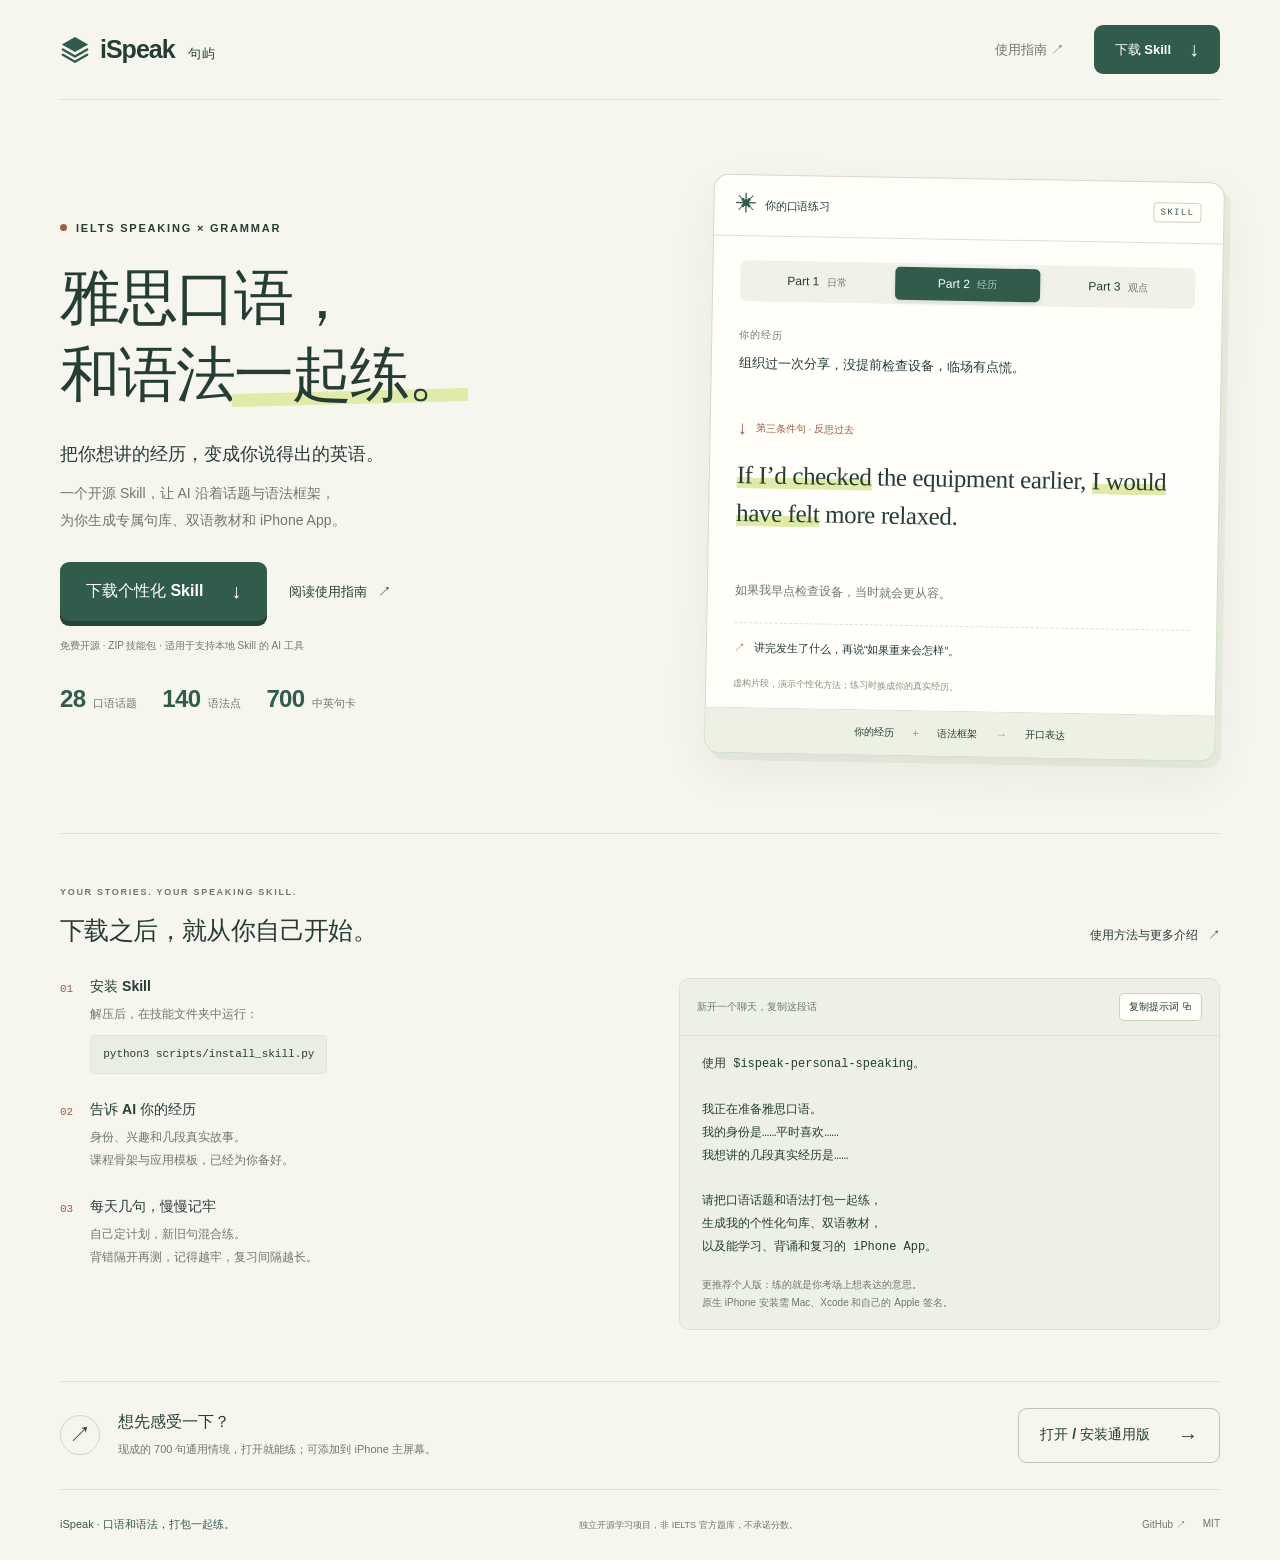
==== commit b6f6ca49: "Add daily mixed recall, spaced reinforcement and adaptive review" ====
--- a/docs/index.html
+++ b/docs/index.html
@@ -18,7 +18,7 @@
   <a class="skip" href="#main">跳到正文</a>
   <header class="nav shell">
     <a class="brand" href="./" aria-label="iSpeak 首页"><img src="./assets/favicon.svg" alt="" width="30" height="30"><span>iSpeak <small>句屿</small></span></a>
-    <nav aria-label="主导航"><a class="guide-link" href="https://github.com/ChoneyChen/ispeak#readme">README ↗</a><a class="button nav-download" href="https://github.com/ChoneyChen/ispeak/releases/latest/download/ispeak-personal-speaking.zip">下载 Skill <span aria-hidden="true">↓</span></a></nav>
+    <nav aria-label="主导航"><a class="guide-link" href="https://github.com/ChoneyChen/ispeak#readme">使用指南 ↗</a><a class="button nav-download" href="https://github.com/ChoneyChen/ispeak/releases/latest/download/ispeak-personal-speaking.zip">下载 Skill <span aria-hidden="true">↓</span></a></nav>
   </header>
   <main id="main">
     <section class="hero shell" aria-labelledby="hero-title">
@@ -32,7 +32,7 @@
         <div class="course-scale" aria-label="共享课程规模"><span><b>28</b> 口语话题</span><span><b>140</b> 语法点</span><span><b>700</b> 中英句卡</span></div>
       </div>
       <div class="practice" aria-label="雅思口语与语法个性化示例">
-        <div class="file-head"><span><i aria-hidden="true">✳</i> ispeak-personal-speaking</span><span class="file-type">SKILL</span></div>
+        <div class="file-head"><span><i aria-hidden="true">✳</i> 你的口语练习</span><span class="file-type">SKILL</span></div>
         <div class="practice-body">
           <div class="part-tabs" role="tablist" aria-label="切换口语练习示例">
             <button type="button" role="tab" id="tab-part1" aria-selected="false" aria-controls="example-panel" tabindex="-1" data-part="1">Part 1 <span>日常</span></button>
@@ -52,12 +52,12 @@
       </div>
     </section>
     <section class="start shell" id="start" aria-labelledby="start-title">
-      <div class="start-heading"><div><p class="eyebrow">YOUR STORIES. YOUR SPEAKING SKILL.</p><h2 id="start-title">下载之后，就从你自己开始。</h2></div><a href="https://github.com/ChoneyChen/ispeak#readme">完整教程与架构在 README <span aria-hidden="true">↗</span></a></div>
+      <div class="start-heading"><div><p class="eyebrow">YOUR STORIES. YOUR SPEAKING SKILL.</p><h2 id="start-title">下载之后，就从你自己开始。</h2></div><a href="https://github.com/ChoneyChen/ispeak#readme">使用方法与更多介绍 <span aria-hidden="true">↗</span></a></div>
       <div class="start-grid">
         <ol class="steps">
           <li><span>01</span><div><h3>安装 Skill</h3><p>解压后，在技能文件夹中运行：</p><code>python3 scripts/install_skill.py</code></div></li>
           <li><span>02</span><div><h3>告诉 AI 你的经历</h3><p>身份、兴趣和几段真实故事。<br>课程骨架与应用模板，已经为你备好。</p></div></li>
-          <li><span>03</span><div><h3>把自己的话，装进口袋</h3><p>学一句 → 中文自查 → 7 / 14 / 30 天复习。<br>原生 iPhone 版由 Mac / Xcode 构建，使用自己的 Apple 签名安装。</p></div></li>
+          <li><span>03</span><div><h3>每天几句，慢慢记牢</h3><p>自己定计划，新旧句混合练。<br>背错隔开再测，记得越牢，复习间隔越长。</p></div></li>
         </ol>
         <div class="prompt-panel"><div class="prompt-head"><span>新开一个聊天，复制这段话</span><button id="copy-prompt" type="button">复制提示词 <span aria-hidden="true">⧉</span></button></div><pre id="skill-prompt">使用 $ispeak-personal-speaking。
 
@@ -67,7 +67,7 @@
 
 请把口语话题和语法打包一起练，
 生成我的个性化句库、双语教材，
-以及能学习、背诵和复习的 iPhone App。</pre><p>更推荐个人版：练的就是你考场上想表达的意思。</p></div>
+以及能学习、背诵和复习的 iPhone App。</pre><p>更推荐个人版：练的就是你考场上想表达的意思。<br>原生 iPhone 安装需 Mac、Xcode 和自己的 Apple 签名。</p></div>
       </div>
     </section>
     <aside class="try-general shell"><div><span class="general-icon" aria-hidden="true">↗</span><div><h2>想先感受一下？</h2><p>现成的 700 句通用情境，打开就能练；可添加到 iPhone 主屏幕。</p></div></div><a class="button outline" href="./app/">打开 / 安装通用版 <span aria-hidden="true">→</span></a></aside>
